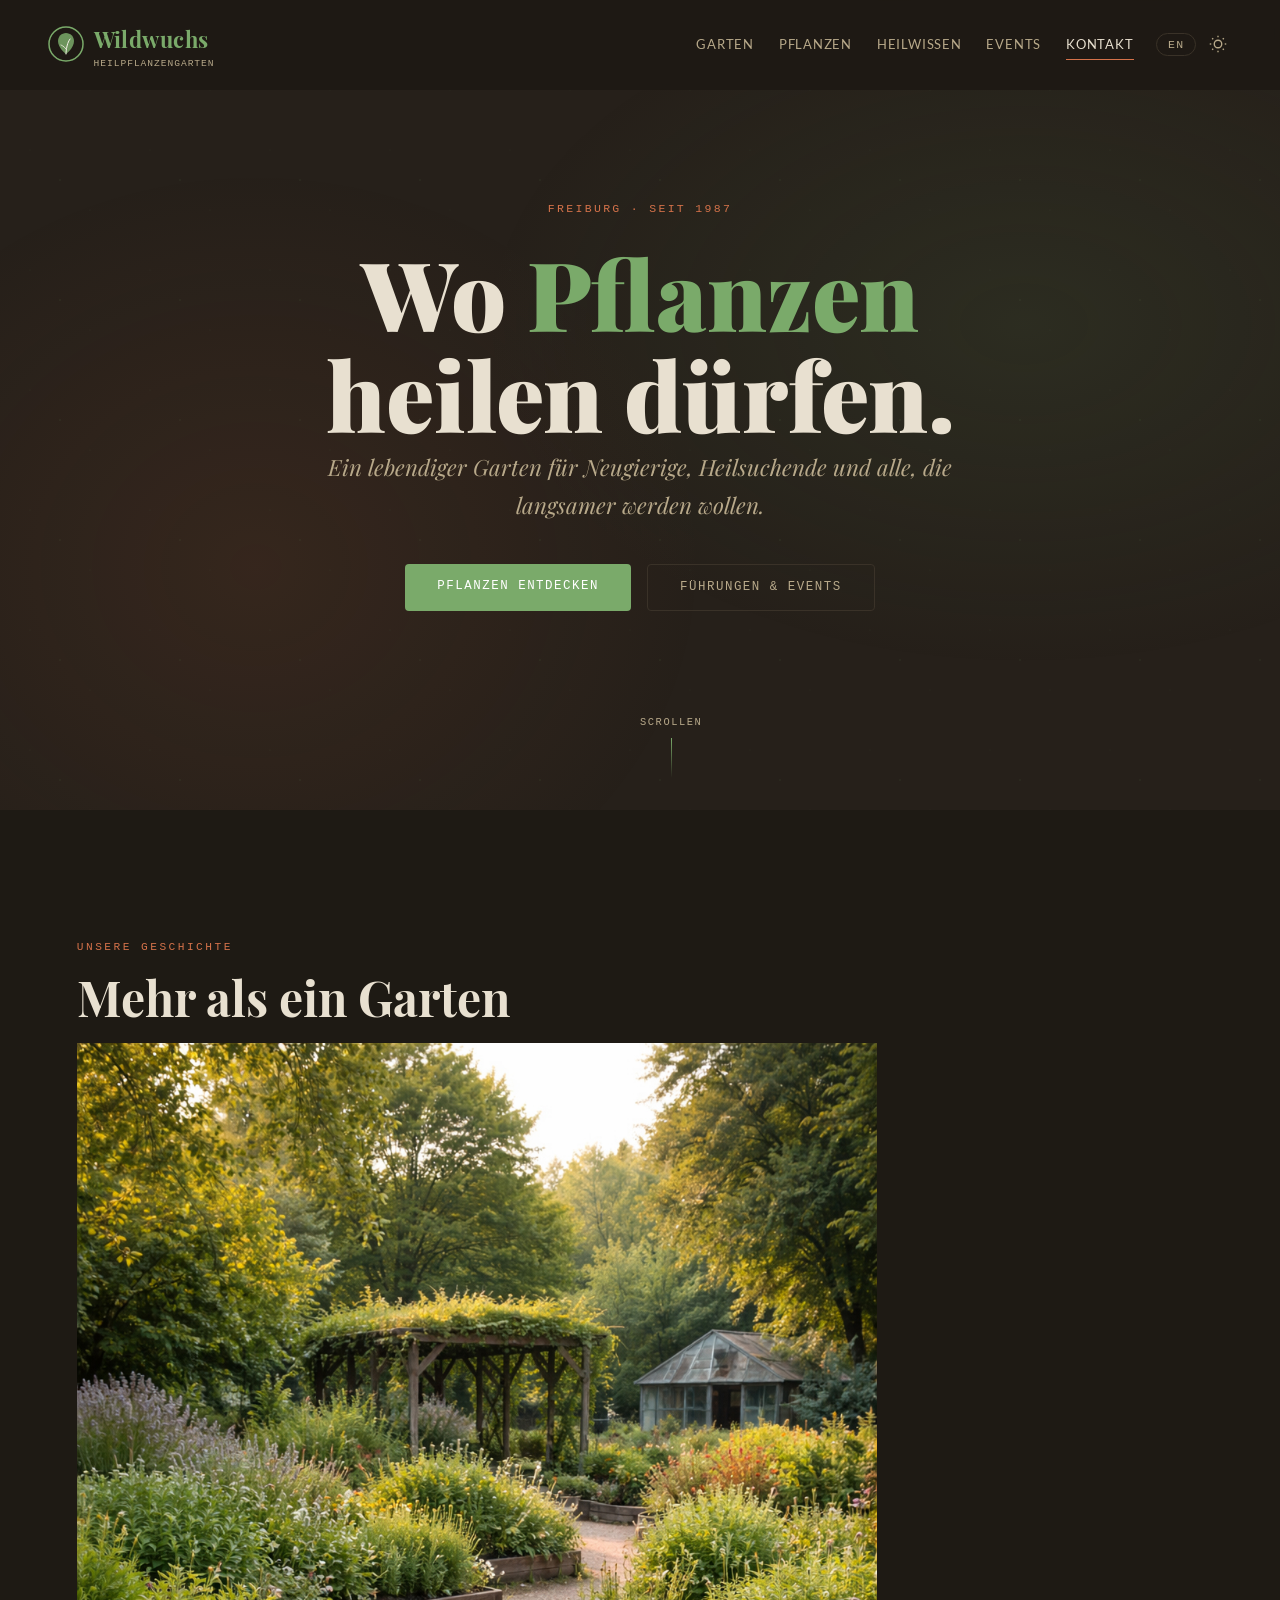
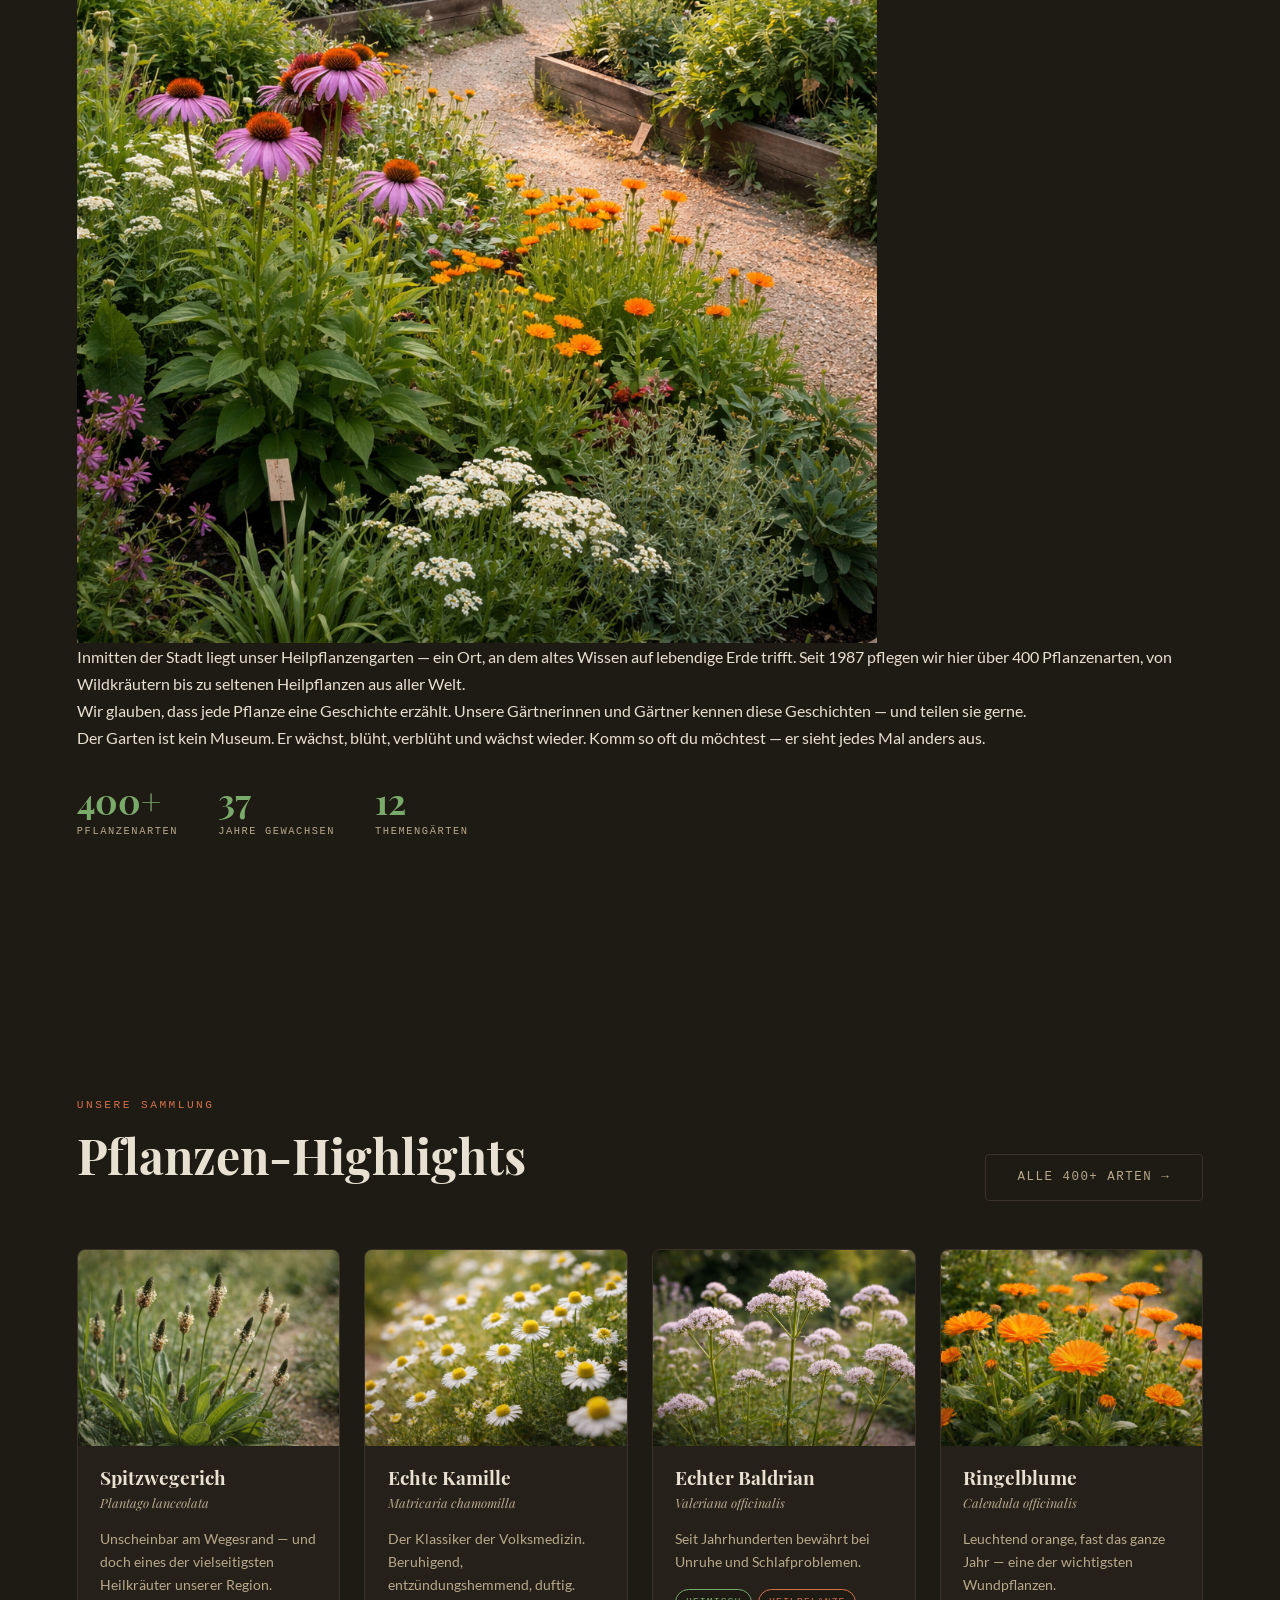
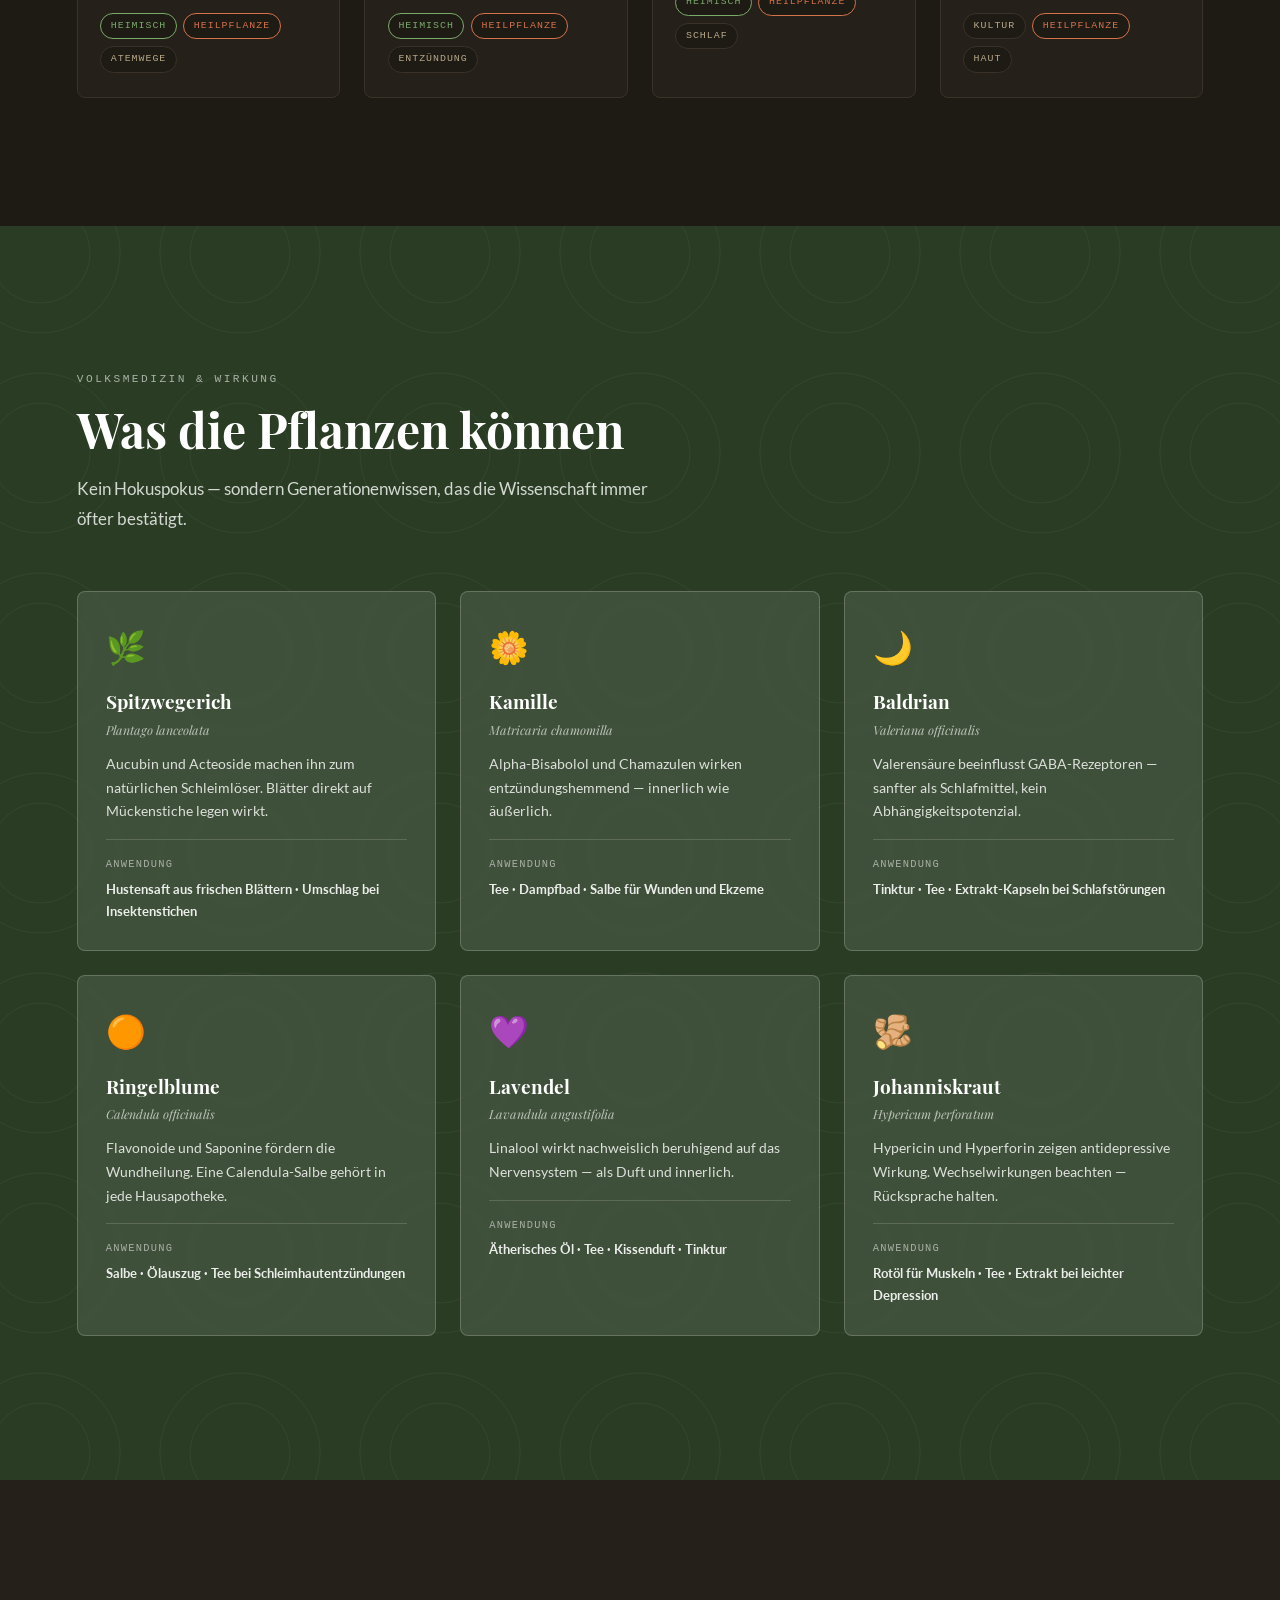
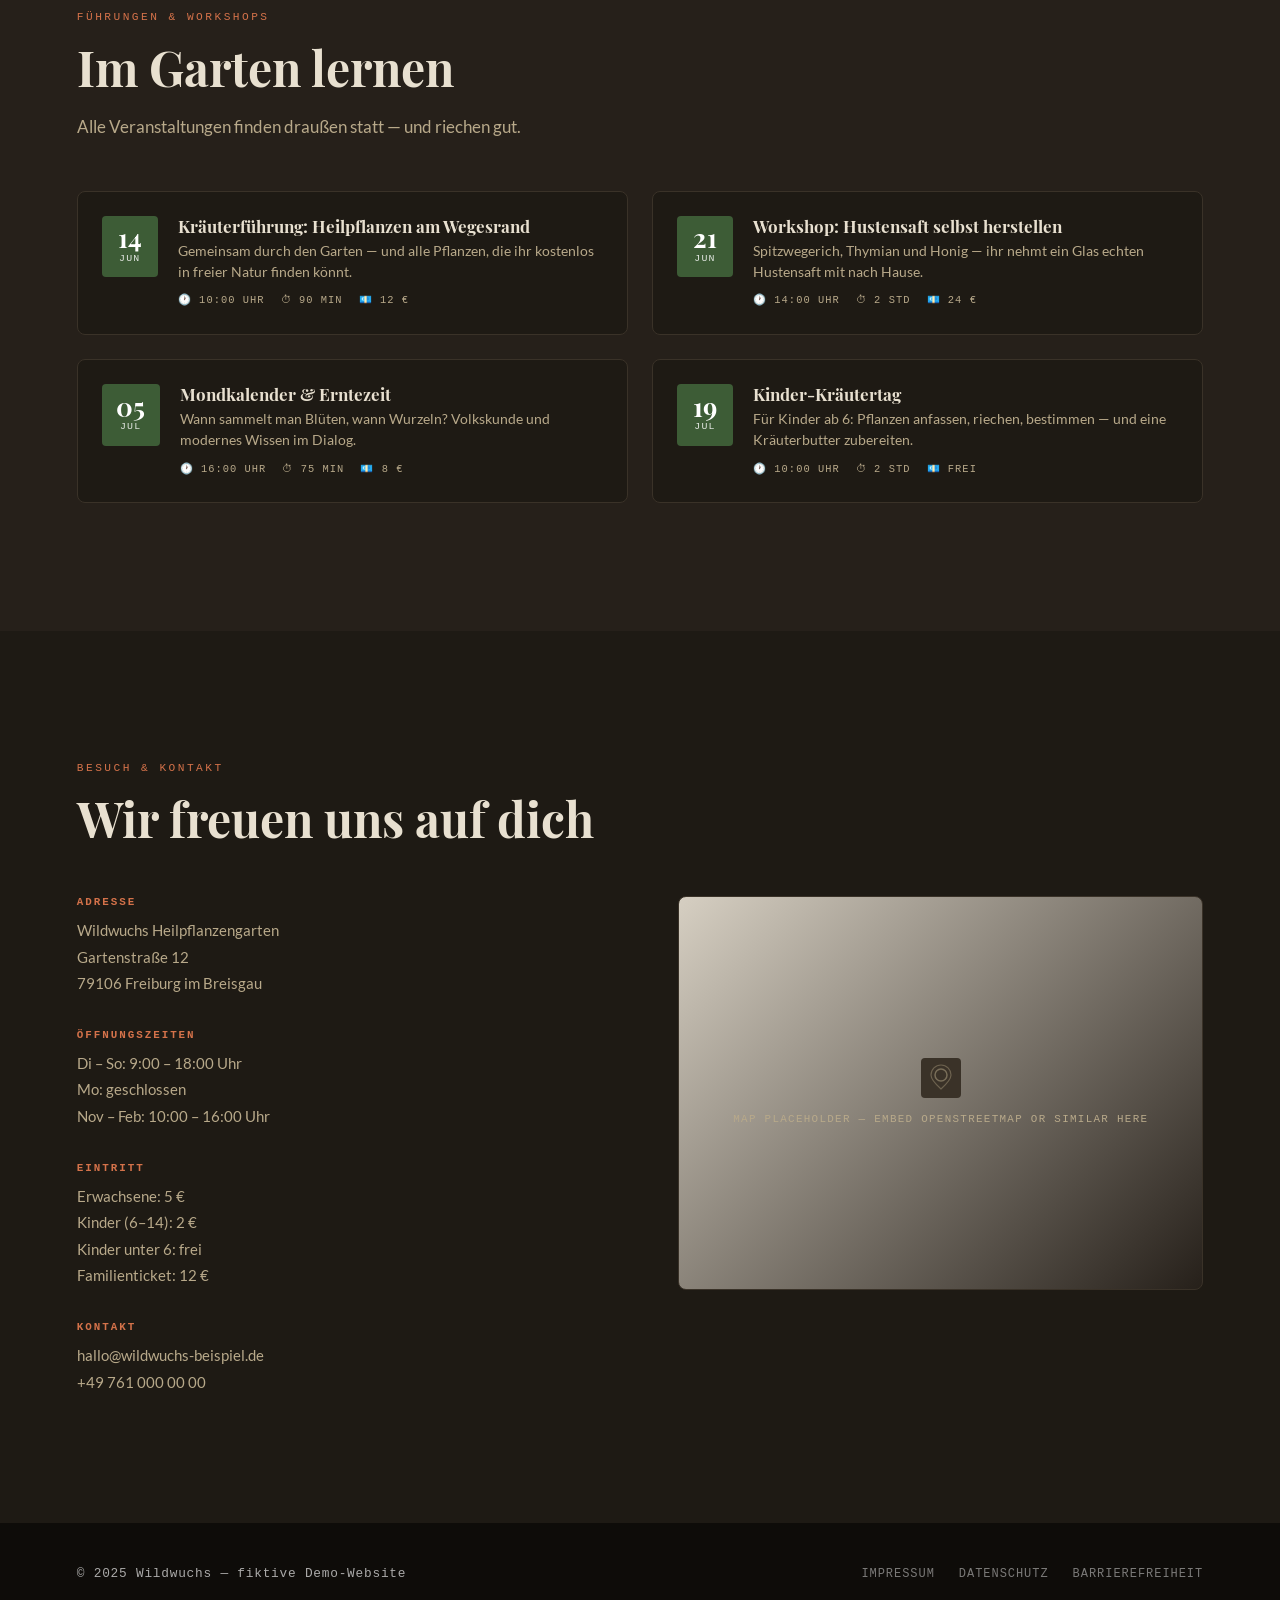
==== index-en.html @ 18a93315 "Initial commit" ====
<!DOCTYPE html>
<html lang="de" data-theme="dark">

    <head>
        <meta charset="UTF-8" />
        <meta name="viewport" content="width=device-width, initial-scale=1.0" />
        <title>Wildwuchs — Lebendiger Heilpflanzengarten</title>
        <meta name="description" content="Ein lebendiger Ort für Heilpflanzen, Wissen und Begegnung." />

        <!-- Google Fonts -->
        <link rel="preconnect" href="https://fonts.googleapis.com" />
        <link rel="preconnect" href="https://fonts.gstatic.com" crossorigin />
        <link
            href="https://fonts.googleapis.com/css2?family=Playfair+Display:ital,wght@0,700;0,900;1,400&family=Lato:wght@400;700&display=swap"
            rel="stylesheet" />

        <link rel="stylesheet" href="style.css" />

    </head>

    <body>

        <!-- HEADER -->
        <header class="site-header" id="site-header">
            <div class="header-inner">

                <!-- Brand — replace SVG with your own logo -->
                <a href="#hero" class="brand" aria-label="Wildwuchs – zur Startseite">
                    <svg class="brand-icon" viewBox="0 0 36 36" fill="none" xmlns="http://www.w3.org/2000/svg"
                        aria-hidden="true">
                        <circle cx="18" cy="18" r="17" stroke="var(--accent2)" stroke-width="1.5" />
                        <path
                            d="M18 28 C18 28 10 22 10 15 C10 10.6 13.6 7 18 7 C22.4 7 26 10.6 26 15 C26 22 18 28 18 28Z"
                            fill="var(--accent2)" opacity="0.85" />
                        <path d="M18 28 C18 28 18 18 22 13" stroke="var(--clr-cream)" stroke-width="1"
                            stroke-linecap="round" />
                        <path d="M18 23 C16 20 13 19 13 19" stroke="var(--clr-cream)" stroke-width="0.8"
                            stroke-linecap="round" />
                    </svg>
                    <span>
                        <span class="brand-name">Wildwuchs</span>
                        <span class="brand-tagline" aria-hidden="true">Heilpflanzengarten</span>
                    </span>
                </a>

                <!-- Navigation -->
                <nav class="site-nav" aria-label="Hauptnavigation">
                    <a href="#ueber" data-section="ueber">Garten</a>
                    <a href="#pflanzen" data-section="pflanzen">Pflanzen</a>
                    <a href="#heilwissen" data-section="heilwissen">Heilwissen</a>
                    <a href="#veranstaltungen" data-section="veranstaltungen">Events</a>
                    <a href="#kontakt" data-section="kontakt">Kontakt</a>
                    <button class="lang-toggle" id="lang-toggle" aria-label="Switch language">EN</button>
                    <button class="theme-toggle" id="theme-toggle" aria-label="Toggle colour scheme">
                        <svg class="icon-moon" viewBox="0 0 24 24" fill="none" stroke="currentColor" stroke-width="1.8"
                            aria-hidden="true">
                            <path d="M21 12.79A9 9 0 1 1 11.21 3 7 7 0 0 0 21 12.79z" />
                        </svg>
                        <svg class="icon-sun" viewBox="0 0 24 24" fill="none" stroke="currentColor" stroke-width="1.8"
                            aria-hidden="true">
                            <circle cx="12" cy="12" r="5" />
                            <line x1="12" y1="1" x2="12" y2="3" />
                            <line x1="12" y1="21" x2="12" y2="23" />
                            <line x1="4.22" y1="4.22" x2="5.64" y2="5.64" />
                            <line x1="18.36" y1="18.36" x2="19.78" y2="19.78" />
                            <line x1="1" y1="12" x2="3" y2="12" />
                            <line x1="21" y1="12" x2="23" y2="12" />
                            <line x1="4.22" y1="19.78" x2="5.64" y2="18.36" />
                            <line x1="18.36" y1="5.64" x2="19.78" y2="4.22" />
                        </svg>
                    </button>
                </nav>
            </div>
        </header>

        <main>

            <!-- HERO -->
            <section id="hero" aria-labelledby="hero-title">
                <div class="hero-bg" aria-hidden="true"></div>
                <div class="hero-content">
                    <span class="hero-label">Freiburg · seit 1987</span>
                    <h1 class="hero-title" id="hero-title">
                        Wo <em>Pflanzen</em><br />heilen dürfen.
                    </h1>
                    <p class="hero-subtitle">Ein lebendiger Garten für Neugierige, Heilsuchende und alle, die langsamer
                        werden wollen.</p>
                    <div class="hero-cta">
                        <a href="#pflanzen" class="btn btn-primary">Pflanzen entdecken</a>
                        <a href="#veranstaltungen" class="btn btn-outline">Führungen &amp; Events</a>
                    </div>
                </div>
                <div class="hero-scroll-hint" aria-hidden="true">
                    <span>Scrollen</span>
                    <span class="scroll-line"></span>
                </div>
            </section>

            <!-- ABOUT THE GARDEN -->
            <section id="ueber" aria-labelledby="ueber-title">
                <div class="sda-reveal">
                    <p class="section-label">Unsere Geschichte</p>
                    <h2 class="section-title" id="ueber-title">Mehr als ein Garten</h2>
                </div>
                <div class="ueber-grid">
                    <div class="ueber-img-wrap sda-reveal">
                        <!-- Replace src — recommended: 800×1000 px, portrait -->
                        <img src="img/wildwuchs-heilpflanzengarten.jpg" alt="Blick in den Wildwuchs Heilpflanzengarten"
                            class="ueber-img" width="800" height="1000" loading="lazy" />
                    </div>
                    <div class="ueber-text">
                        <div class="sda-reveal">
                            <p>Inmitten der Stadt liegt unser Heilpflanzengarten — ein Ort, an dem altes Wissen auf
                                lebendige Erde trifft. Seit 1987 pflegen wir hier über 400 Pflanzenarten, von
                                Wildkräutern bis zu seltenen Heilpflanzen aus aller Welt.</p>
                            <p>Wir glauben, dass jede Pflanze eine Geschichte erzählt. Unsere Gärtnerinnen und Gärtner
                                kennen diese Geschichten — und teilen sie gerne.</p>
                            <p>Der Garten ist kein Museum. Er wächst, blüht, verblüht und wächst wieder. Komm so oft du
                                möchtest — er sieht jedes Mal anders aus.</p>
                        </div>
                        <div class="stats-row sda-reveal">
                            <div class="stat"><span class="stat-number">400+</span><span
                                    class="stat-label">Pflanzenarten</span></div>
                            <div class="stat"><span class="stat-number">37</span><span class="stat-label">Jahre
                                    gewachsen</span></div>
                            <div class="stat"><span class="stat-number">12</span><span
                                    class="stat-label">Themengärten</span></div>
                        </div>
                    </div>
                </div>
            </section>

            <!-- PLANT COLLECTION -->
            <section id="pflanzen" aria-labelledby="pflanzen-title">
                <div class="pflanzen-header sda-reveal">
                    <div>
                        <p class="section-label">Unsere Sammlung</p>
                        <h2 class="section-title" id="pflanzen-title">Pflanzen-Highlights</h2>
                    </div>
                    <a href="#" class="btn btn-outline">Alle 400+ Arten →</a>
                </div>
                <div class="pflanzen-grid">

                    <article class="pflanze-card">
                        <div class="pflanze-img">
                            <!-- Replace src — recommended: 520×390 px, landscape -->
                            <img src="img/spitzwegerich.jpg" alt="Spitzwegerich (Plantago lanceolata)" width="520"
                                height="390" loading="lazy" />
                        </div>
                        <div class="pflanze-body">
                            <h3 class="pflanze-name">Spitzwegerich</h3>
                            <p class="pflanze-latin">Plantago lanceolata</p>
                            <p class="pflanze-desc">Unscheinbar am Wegesrand — und doch eines der vielseitigsten
                                Heilkräuter unserer Region.</p>
                            <div class="pflanze-tags">
                                <span class="tag moss">Heimisch</span>
                                <span class="tag terra">Heilpflanze</span>
                                <span class="tag">Atemwege</span>
                            </div>
                        </div>
                    </article>

                    <article class="pflanze-card">
                        <div class="pflanze-img">
                            <!-- Replace src — recommended: 520×390 px, landscape -->
                            <img src="img/kamille.jpg" alt="Echte Kamille (Matricaria chamomilla)" width="520"
                                height="390" loading="lazy" />
                        </div>
                        <div class="pflanze-body">
                            <h3 class="pflanze-name">Echte Kamille</h3>
                            <p class="pflanze-latin">Matricaria chamomilla</p>
                            <p class="pflanze-desc">Der Klassiker der Volksmedizin. Beruhigend, entzündungshemmend,
                                duftig.</p>
                            <div class="pflanze-tags">
                                <span class="tag moss">Heimisch</span>
                                <span class="tag terra">Heilpflanze</span>
                                <span class="tag">Entzündung</span>
                            </div>
                        </div>
                    </article>

                    <article class="pflanze-card">
                        <div class="pflanze-img">
                            <!-- Replace src — recommended: 520×390 px, landscape -->
                            <img src="img/baldrian.jpg" alt="Echter Baldrian (Valeriana officinalis)" width="520"
                                height="390" loading="lazy" />
                        </div>
                        <div class="pflanze-body">
                            <h3 class="pflanze-name">Echter Baldrian</h3>
                            <p class="pflanze-latin">Valeriana officinalis</p>
                            <p class="pflanze-desc">Seit Jahrhunderten bewährt bei Unruhe und Schlafproblemen.</p>
                            <div class="pflanze-tags">
                                <span class="tag moss">Heimisch</span>
                                <span class="tag terra">Heilpflanze</span>
                                <span class="tag">Schlaf</span>
                            </div>
                        </div>
                    </article>

                    <article class="pflanze-card">
                        <div class="pflanze-img">
                            <!-- Replace src — recommended: 520×390 px, landscape -->
                            <img src="img/ringelblume.jpg" alt="Ringelblume (Calendula officinalis)" width="520"
                                height="390" loading="lazy" />
                        </div>
                        <div class="pflanze-body">
                            <h3 class="pflanze-name">Ringelblume</h3>
                            <p class="pflanze-latin">Calendula officinalis</p>
                            <p class="pflanze-desc">Leuchtend orange, fast das ganze Jahr — eine der wichtigsten
                                Wundpflanzen.</p>
                            <div class="pflanze-tags">
                                <span class="tag">Kultur</span>
                                <span class="tag terra">Heilpflanze</span>
                                <span class="tag">Haut</span>
                            </div>
                        </div>
                    </article>

                </div>
            </section>

            <!-- HEALING KNOWLEDGE -->
            <section id="heilwissen" aria-labelledby="heilwissen-title">
                <div class="heilwissen-intro sda-reveal">
                    <p class="section-label">Volksmedizin &amp; Wirkung</p>
                    <h2 class="section-title" id="heilwissen-title">Was die Pflanzen können</h2>
                    <p class="section-intro">Kein Hokuspokus — sondern Generationenwissen, das die Wissenschaft immer
                        öfter bestätigt.</p>
                </div>
                <div class="heilwissen-grid">

                    <article class="heil-card">
                        <span class="heil-icon" aria-hidden="true">🌿</span>
                        <h3>Spitzwegerich</h3>
                        <span class="heil-latin">Plantago lanceolata</span>
                        <p>Aucubin und Acteoside machen ihn zum natürlichen Schleimlöser. Blätter direkt auf
                            Mückenstiche legen wirkt.</p>
                        <div class="heil-anwendung">
                            Anwendung
                            <strong>Hustensaft aus frischen Blättern · Umschlag bei Insektenstichen</strong>
                        </div>
                    </article>

                    <article class="heil-card">
                        <span class="heil-icon" aria-hidden="true">🌼</span>
                        <h3>Kamille</h3>
                        <span class="heil-latin">Matricaria chamomilla</span>
                        <p>Alpha-Bisabolol und Chamazulen wirken entzündungshemmend — innerlich wie äußerlich.</p>
                        <div class="heil-anwendung">
                            Anwendung
                            <strong>Tee · Dampfbad · Salbe für Wunden und Ekzeme</strong>
                        </div>
                    </article>

                    <article class="heil-card">
                        <span class="heil-icon" aria-hidden="true">🌙</span>
                        <h3>Baldrian</h3>
                        <span class="heil-latin">Valeriana officinalis</span>
                        <p>Valerensäure beeinflusst GABA-Rezeptoren — sanfter als Schlafmittel, kein
                            Abhängigkeitspotenzial.</p>
                        <div class="heil-anwendung">
                            Anwendung
                            <strong>Tinktur · Tee · Extrakt-Kapseln bei Schlafstörungen</strong>
                        </div>
                    </article>

                    <article class="heil-card">
                        <span class="heil-icon" aria-hidden="true">🟠</span>
                        <h3>Ringelblume</h3>
                        <span class="heil-latin">Calendula officinalis</span>
                        <p>Flavonoide und Saponine fördern die Wundheilung. Eine Calendula-Salbe gehört in jede
                            Hausapotheke.</p>
                        <div class="heil-anwendung">
                            Anwendung
                            <strong>Salbe · Ölauszug · Tee bei Schleimhautentzündungen</strong>
                        </div>
                    </article>

                    <article class="heil-card">
                        <span class="heil-icon" aria-hidden="true">💜</span>
                        <h3>Lavendel</h3>
                        <span class="heil-latin">Lavandula angustifolia</span>
                        <p>Linalool wirkt nachweislich beruhigend auf das Nervensystem — als Duft und innerlich.</p>
                        <div class="heil-anwendung">
                            Anwendung
                            <strong>Ätherisches Öl · Tee · Kissenduft · Tinktur</strong>
                        </div>
                    </article>

                    <article class="heil-card">
                        <span class="heil-icon" aria-hidden="true">🫚</span>
                        <h3>Johanniskraut</h3>
                        <span class="heil-latin">Hypericum perforatum</span>
                        <p>Hypericin und Hyperforin zeigen antidepressive Wirkung. Wechselwirkungen beachten —
                            Rücksprache halten.</p>
                        <div class="heil-anwendung">
                            Anwendung
                            <strong>Rotöl für Muskeln · Tee · Extrakt bei leichter Depression</strong>
                        </div>
                    </article>

                </div>
            </section>

            <!-- EVENTS -->
            <section id="veranstaltungen" aria-labelledby="veranstaltungen-title">
                <div class="sda-reveal">
                    <p class="section-label">Führungen &amp; Workshops</p>
                    <h2 class="section-title" id="veranstaltungen-title">Im Garten lernen</h2>
                    <p class="section-intro">Alle Veranstaltungen finden draußen statt — und riechen gut.</p>
                </div>
                <div class="events-grid">

                    <article class="event-card">
                        <div class="event-date"><span class="event-day">14</span><span class="event-month">Jun</span>
                        </div>
                        <div class="event-info">
                            <h3>Kräuterführung: Heilpflanzen am Wegesrand</h3>
                            <p>Gemeinsam durch den Garten — und alle Pflanzen, die ihr kostenlos in freier Natur finden
                                könnt.</p>
                            <div class="event-meta">
                                <span>🕐 10:00 Uhr</span><span>⏱ 90 Min</span><span>💶 12 €</span>
                            </div>
                        </div>
                    </article>

                    <article class="event-card">
                        <div class="event-date"><span class="event-day">21</span><span class="event-month">Jun</span>
                        </div>
                        <div class="event-info">
                            <h3>Workshop: Hustensaft selbst herstellen</h3>
                            <p>Spitzwegerich, Thymian und Honig — ihr nehmt ein Glas echten Hustensaft mit nach Hause.
                            </p>
                            <div class="event-meta">
                                <span>🕐 14:00 Uhr</span><span>⏱ 2 Std</span><span>💶 24 €</span>
                            </div>
                        </div>
                    </article>

                    <article class="event-card">
                        <div class="event-date"><span class="event-day">05</span><span class="event-month">Jul</span>
                        </div>
                        <div class="event-info">
                            <h3>Mondkalender &amp; Erntezeit</h3>
                            <p>Wann sammelt man Blüten, wann Wurzeln? Volkskunde und modernes Wissen im Dialog.</p>
                            <div class="event-meta">
                                <span>🕐 16:00 Uhr</span><span>⏱ 75 Min</span><span>💶 8 €</span>
                            </div>
                        </div>
                    </article>

                    <article class="event-card">
                        <div class="event-date"><span class="event-day">19</span><span class="event-month">Jul</span>
                        </div>
                        <div class="event-info">
                            <h3>Kinder-Kräutertag</h3>
                            <p>Für Kinder ab 6: Pflanzen anfassen, riechen, bestimmen — und eine Kräuterbutter
                                zubereiten.</p>
                            <div class="event-meta">
                                <span>🕐 10:00 Uhr</span><span>⏱ 2 Std</span><span>💶 Frei</span>
                            </div>
                        </div>
                    </article>

                </div>
            </section>

            <!-- CONTACT / VISITOR INFO -->
            <section id="kontakt" aria-labelledby="kontakt-title">
                <div class="sda-reveal">
                    <p class="section-label">Besuch &amp; Kontakt</p>
                    <h2 class="section-title" id="kontakt-title">Wir freuen uns auf dich</h2>
                </div>
                <div class="kontakt-grid">
                    <div class="info-block sda-reveal">
                        <div class="info-item">
                            <h4>Adresse</h4>
                            <p>Wildwuchs Heilpflanzengarten<br />Gartenstraße 12<br />79106 Freiburg im Breisgau</p>
                        </div>
                        <div class="info-item">
                            <h4>Öffnungszeiten</h4>
                            <p>Di – So: 9:00 – 18:00 Uhr<br />Mo: geschlossen<br />Nov – Feb: 10:00 – 16:00 Uhr</p>
                        </div>
                        <div class="info-item">
                            <h4>Eintritt</h4>
                            <p>Erwachsene: 5 €<br />Kinder (6–14): 2 €<br />Kinder unter 6: frei<br />Familienticket: 12
                                €</p>
                        </div>
                        <div class="info-item">
                            <h4>Kontakt</h4>
                            <p>
                                <a href="mailto:hallo@wildwuchs-beispiel.de">hallo@wildwuchs-beispiel.de</a><br />
                                +49 761 000 00 00
                            </p>
                        </div>
                    </div>
                    <div class="sda-reveal">
                        <!-- Replace with map embed e.g. OpenStreetMap iframe -->
                        <div class="map-placeholder">
                            <svg width="40" height="40" viewBox="0 0 40 40" fill="none"
                                xmlns="http://www.w3.org/2000/svg" aria-hidden="true">
                                <rect width="40" height="40" rx="4" fill="var(--border)" />
                                <circle cx="20" cy="17" r="6" stroke="var(--fg-muted)" stroke-width="1.5" fill="none"
                                    opacity="0.5" />
                                <path
                                    d="M20 31 C20 31 10 22 10 17 C10 11.5 14.5 7 20 7 C25.5 7 30 11.5 30 17 C30 22 20 31 20 31Z"
                                    stroke="var(--fg-muted)" stroke-width="1.2" fill="none" opacity="0.4" />
                            </svg>
                            <span>Map placeholder — embed OpenStreetMap or similar here</span>
                        </div>
                    </div>
                </div>
            </section>

        </main>

        <!-- FOOTER -->
        <footer>
            <p>© 2025 Wildwuchs — fiktive Demo-Website</p>
            <nav class="footer-links" aria-label="Footer-Navigation">
                <a href="#">Impressum</a>
                <a href="#">Datenschutz</a>
                <a href="#">Barrierefreiheit</a>
            </nav>
        </footer>

        <!-- BACK TO TOP -->
        <button class="back-to-top" id="back-to-top" aria-label="Zurück nach oben">
            <svg width="18" height="18" viewBox="0 0 24 24" fill="none" stroke="currentColor" stroke-width="2.5"
                stroke-linecap="round" stroke-linejoin="round" aria-hidden="true">
                <polyline points="18 15 12 9 6 15" />
            </svg>
        </button>

        <script src="main.js"></script>

    </body>

</html>
---- style.css ----
@font-face {
    font-family: 'Lato';
    src: url('fonts/lato-regular.woff2') format('woff2'),
        url('fonts/lato-regular.woff') format('woff');
    font-weight: 400;
    font-style: normal;
    font-stretch: normal;
    font-display: swap;
}

@font-face {
    font-family: 'Lato';
    src: url('fonts/lato-bold.woff2') format('woff2'),
        url('fonts/lato-bold.woff') format('woff');
    font-weight: 700;
    font-style: normal;
    font-stretch: normal;
    font-display: swap;
}

@font-face {
    font-family: 'Playfair Display';
    src: url('fonts/playfair-display-black.woff2') format('woff2'),
        url('fonts/playfair-display-black.woff') format('woff');
    font-weight: 900;
    font-style: normal;
    font-stretch: normal;
    font-display: swap;
}

@font-face {
    font-family: 'Playfair Display';
    src: url('fonts/playfair-display-bold.woff2') format('woff2'),
        url('fonts/playfair-display-bold.woff') format('woff');
    font-weight: 700;
    font-style: normal;
    font-stretch: normal;
    font-display: swap;
}

@font-face {
    font-family: 'Playfair Display';
    src: url('fonts/playfair-display-italic.woff2') format('woff2'),
        url('fonts/playfair-display-italic.woff') format('woff');
    font-weight: 400;
    font-style: italic;
    font-stretch: normal;
    font-display: swap;
}

@font-face {
    font-family: 'Playfair Display';
    src: url('fonts/playfair-display-regular.woff2') format('woff2'),
        url('fonts/playfair-display-regular.woff') format('woff');
    font-weight: 400;
    font-style: normal;
    font-stretch: normal;
    font-display: swap;
}

/* ============================================================
   TOKENS & THEME
============================================================ */
:root {
    --clr-earth: #7a5c3e;
    --clr-terra: #c1603a;
    --clr-moss: #4a6741;
    --clr-moss-light: #6b8f5e;
    --clr-sage: #8aab7a;
    --clr-cream: #f5f0e8;
    --clr-parchment: #ede5d4;
    --clr-bark: #3b2e22;
    --clr-mist: #d6cfc2;

    --bg: var(--clr-cream);
    --bg-alt: var(--clr-parchment);
    --fg: var(--clr-bark);
    --fg-muted: var(--clr-earth);
    --accent: var(--clr-terra);
    --accent2: var(--clr-moss);
    --border: var(--clr-mist);
    --nav-bg: rgba(245, 240, 232, 0.92);
    --nav-bg-shrunk: rgba(237, 229, 212, 0.97);
    --shadow: rgba(59, 46, 34, 0.12);

    --ff-display: 'Playfair Display', Georgia, serif;
    --ff-body: 'Lato', system-ui, sans-serif;
    --ff-label: 'Courier New', monospace;

    /* --nav-h: 80px; */
    --nav-h-sm: 54px;
    --radius: 4px;
    --ease: 0.3s ease;
}

[data-theme="dark"] {
    --bg: #1e1a14;
    --bg-alt: #26201a;
    --fg: #e8e0d0;
    --fg-muted: #b8a98a;
    --accent: #d4724a;
    --accent2: #7aaa6a;
    --border: #3a3228;
    --nav-bg: rgba(30, 26, 20, 0.92);
    --nav-bg-shrunk: rgba(26, 20, 16, 0.97);
    --shadow: rgba(0, 0, 0, 0.4);
}

@media (prefers-color-scheme: dark) {
    :root:not([data-theme="light"]) {
        --bg: #1e1a14;
        --bg-alt: #26201a;
        --fg: #e8e0d0;
        --fg-muted: #b8a98a;
        --accent: #d4724a;
        --accent2: #7aaa6a;
        --border: #3a3228;
        --nav-bg: rgba(30, 26, 20, 0.92);
        --nav-bg-shrunk: rgba(26, 20, 16, 0.97);
        --shadow: rgba(0, 0, 0, 0.4);
    }
}

/* ============================================================
   RESET & BASE
============================================================ */
*,
*::before,
*::after {
    box-sizing: border-box;
    margin: 0;
    padding: 0;
}

html {
    scroll-behavior: smooth;
    font-size: 16px;
}

body {
    font-family: var(--ff-body);
    background: var(--bg);
    color: var(--fg);
    line-height: 1.7;
    transition: background var(--ease), color var(--ease);
}

img {
    display: block;
    max-width: 100%;
    height: auto;
}

a {
    color: inherit;
    text-decoration: none;
}

h1,
h2,
h3,
h4 {
    font-family: var(--ff-display);
    line-height: 1.2;
}

.visually-hidden {
    position: absolute;
    width: 1px;
    height: 1px;
    overflow: hidden;
    clip: rect(0, 0, 0, 0);
    white-space: nowrap;
}

/* ============================================================
   HEADER — shrink via scroll-driven animation, no JS needed
============================================================ */
.site-header {
    position: fixed;
    top: 0;
    left: 0;
    right: 0;
    z-index: 100;
    height: 10vh;
    background: var(--nav-bg);
    backdrop-filter: blur(8px);
    border-bottom: 1px solid transparent;
    display: flex;
    align-items: center;
    padding: 0 clamp(1.5rem, 5vw, 3rem);
}

@supports (animation-timeline: scroll()) {
    .site-header {
        animation: headerShrink linear both;
        animation-timeline: scroll(root);
        animation-range: 0px 120px;
    }

    @keyframes headerShrink {
        from {
            height: 10vh;
            background: var(--nav-bg);
            box-shadow: none;
            border-bottom-color: transparent;
        }

        to {
            height: var(--nav-h-sm);
            background: var(--nav-bg-shrunk);
            box-shadow: 0 2px 16px var(--shadow);
            border-bottom-color: var(--border);
        }
    }
}

.header-inner {
    width: 100%;
    display: flex;
    align-items: center;
    justify-content: space-between;
    gap: 1rem;
}

/* --- Brand --- */
.brand {
    display: flex;
    align-items: center;
    gap: 0.6rem;
    flex-shrink: 0;
}

.brand-icon {
    width: 36px;
    height: 36px;
}

@supports (animation-timeline: scroll()) {
    .brand-icon {
        animation: brandIconShrink linear both;
        animation-timeline: scroll(root);
        animation-range: 0px 120px;
    }

    @keyframes brandIconShrink {
        from {
            transform: scale(1);
        }

        to {
            transform: scale(0.85);
        }
    }
}

.brand-name {
    font-family: var(--ff-display);
    font-size: 1.35rem;
    font-weight: 700;
    color: var(--accent2);
    letter-spacing: 0.02em;
}

@supports (animation-timeline: scroll()) {
    .brand-name {
        animation: brandNameShrink linear both;
        animation-timeline: scroll(root);
        animation-range: 0px 120px;
    }

    @keyframes brandNameShrink {
        from {
            font-size: 1.35rem;
        }

        to {
            font-size: 1.15rem;
        }
    }
}

.brand-tagline {
    font-family: var(--ff-label);
    font-size: 0.6rem;
    color: var(--fg-muted);
    letter-spacing: 0.1em;
    text-transform: uppercase;
    display: block;
    line-height: 1;
    margin-top: 1px;
}

@supports (animation-timeline: scroll()) {
    .brand-tagline {
        animation: brandTaglineHide linear both;
        animation-timeline: scroll(root);
        animation-range: 0px 80px;
    }

    @keyframes brandTaglineHide {
        from {
            opacity: 1;
        }

        to {
            opacity: 0;
        }
    }
}

/* --- Nav --- */
.site-nav {
    display: flex;
    align-items: center;
    gap: 0.25rem;
}

.site-nav a {
    font-size: 0.82rem;
    letter-spacing: 0.06em;
    text-transform: uppercase;
    padding: 0.4rem 0.65rem;
    border-radius: var(--radius);
    color: var(--fg-muted);
    transition: color var(--ease);
    position: relative;
}

.site-nav a::after {
    content: '';
    position: absolute;
    bottom: 2px;
    left: 0.65rem;
    right: 0.65rem;
    height: 1.5px;
    background: var(--accent);
    transform: scaleX(0);
    transform-origin: left;
    transition: transform 0.25s ease;
}

.site-nav a:hover,
.site-nav a.active {
    color: var(--fg);
}

.site-nav a.active::after,
.site-nav a:hover::after {
    transform: scaleX(1);
}

/* --- Lang toggle --- */
.lang-toggle {
    font-family: var(--ff-label);
    font-size: 0.72rem;
    letter-spacing: 0.1em;
    color: var(--fg-muted);
    border: 1px solid var(--border);
    border-radius: 20px;
    padding: 0.25rem 0.7rem;
    cursor: pointer;
    background: transparent;
    transition: all var(--ease);
    margin-left: 0.5rem;
}

.lang-toggle:hover {
    border-color: var(--accent2);
    color: var(--accent2);
}

/* --- Theme toggle --- */
.theme-toggle {
    background: none;
    border: none;
    cursor: pointer;
    color: var(--fg-muted);
    padding: 0.3rem;
    border-radius: 50%;
    display: flex;
    align-items: center;
    justify-content: center;
    transition: color var(--ease), background var(--ease);
    margin-left: 0.25rem;
}

.theme-toggle:hover {
    color: var(--fg);
    background: var(--bg-alt);
}

.icon-moon,
.icon-sun {
    width: 18px;
    height: 18px;
}

[data-theme="light"] .icon-moon {
    display: block;
}

[data-theme="light"] .icon-sun {
    display: none;
}

[data-theme="dark"] .icon-moon {
    display: none;
}

[data-theme="dark"] .icon-sun {
    display: block;
}

/* ============================================================
   MAIN CONTENT OFFSET
============================================================ */
main {
    padding-top: var(--nav-h);
}

/* ============================================================
   SECTION BASE
============================================================ */
section {
    padding: clamp(4rem, 10vw, 8rem) clamp(1.5rem, 6vw, 5rem);
    scroll-margin-top: var(--nav-h-sm);
}

.section-label {
    font-family: var(--ff-label);
    font-size: 0.7rem;
    letter-spacing: 0.22em;
    text-transform: uppercase;
    color: var(--accent);
    margin-bottom: 0.75rem;
}

.section-title {
    font-size: clamp(1.8rem, 4vw, 3rem);
    font-weight: 700;
    margin-bottom: 1rem;
}

.section-intro {
    font-size: 1.05rem;
    color: var(--fg-muted);
    max-width: 60ch;
    line-height: 1.8;
}

/* ============================================================
   SCROLL-REVEAL FALLBACK (browsers without animation-timeline)
   The .reveal and .visible classes are added via JS
============================================================ */
.reveal {
    opacity: 0;
    transform: translateY(32px);
    transition: opacity 0.7s ease, transform 0.7s ease;
}

.reveal.visible {
    opacity: 1;
    transform: translateY(0);
}

/* ============================================================
   SCROLL-DRIVEN ANIMATIONS — progressive enhancement
============================================================ */
@supports (animation-timeline: scroll()) {

    /* --- sda-reveal: generic fade-up for section intros --- */
    .sda-reveal {
        animation: sdaFadeUp linear both;
        animation-timeline: view();
        animation-range: entry 0% entry 50%;
    }

    @keyframes sdaFadeUp {
        from {
            opacity: 0;
            transform: translateY(40px);
        }

        to {
            opacity: 1;
            transform: translateY(0);
        }
    }

    /* 1. HERO PARALLAX — runs on scroll(root) */
    .hero-bg {
        animation: heroParallax linear both;
        animation-timeline: scroll(root);
        animation-range: 0 80vh;
    }

    @keyframes heroParallax {
        from {
            transform: translateY(0) scale(1.08);
        }

        to {
            transform: translateY(120px) scale(1);
        }
    }

    .hero-content {
        animation: heroContentOut linear both;
        animation-timeline: scroll(root);
        animation-range: 0 50vh;
    }

    @keyframes heroContentOut {
        from {
            opacity: 1;
            transform: translateY(0);
        }

        to {
            opacity: 0;
            transform: translateY(-60px);
        }
    }

    /* 2. SECTION TITLES — slide in from left */
    .section-label {
        animation: slideInLeft linear both;
        animation-timeline: view();
        animation-range: entry 30% entry 80%;
    }

    .section-title {
        animation: slideInLeft linear both;
        animation-timeline: view();
        animation-range: entry 35% entry 85%;
    }

    .section-intro {
        animation: slideInLeft linear both;
        animation-timeline: view();
        animation-range: entry 40% entry 90%;
    }

    @keyframes slideInLeft {
        from {
            opacity: 0;
            transform: translateX(-40px);
        }

        to {
            opacity: 1;
            transform: translateX(0);
        }
    }

    /* 3. ABOUT IMAGE — clip-path reveal */
    .about-img-wrap {
        animation: clipReveal linear both;
        animation-timeline: view();
        animation-range: entry 20% entry 75%;
    }

    @keyframes clipReveal {
        from {
            clip-path: inset(0 100% 0 0);
            opacity: 0.4;
        }

        to {
            clip-path: inset(0 0% 0 0);
            opacity: 1;
        }
    }

    /* 4. STATS — pop up */
    .stat {
        animation: statPop linear both;
        animation-timeline: view();
        animation-range: entry 40% entry 90%;
    }

    @keyframes statPop {
        from {
            opacity: 0;
            transform: scale(0.6) translateY(20px);
        }

        to {
            opacity: 1;
            transform: scale(1) translateY(0);
        }
    }

    /* 5. PLANT CARDS — rise from below, staggered */
    .pflanze-card {
        animation: cardRise linear both;
        animation-timeline: view();
        animation-range: entry 50% entry 100%;
    }

    .pflanze-card:nth-child(2) {
        animation-range: entry 55% entry 100%;
    }

    .pflanze-card:nth-child(3) {
        animation-range: entry 52% entry 100%;
    }

    .pflanze-card:nth-child(4) {
        animation-range: entry 57% entry 100%;
    }

    @keyframes cardRise {
        from {
            opacity: 0;
            transform: translateY(60px) scale(0.95);
        }

        to {
            opacity: 1;
            transform: translateY(0) scale(1);
        }
    }

    /* 6. HEALING KNOWLEDGE STRIP — desaturated to full colour */
    #heilwissen {
        animation: heilReveal linear both;
        animation-timeline: view();
        animation-range: entry 0% cover 30%;
    }

    @keyframes heilReveal {
        from {
            filter: saturate(0) brightness(0.5);
            transform: scale(0.97);
        }

        to {
            filter: saturate(1) brightness(1);
            transform: scale(1);
        }
    }

    /* 7. HEALING CARDS — alternate left / right */
    .heil-card:nth-child(odd) {
        animation: cardFromRight linear both;
        animation-timeline: view();
        animation-range: entry 50% entry 100%;
    }

    .heil-card:nth-child(even) {
        animation: cardFromLeft linear both;
        animation-timeline: view();
        animation-range: entry 50% entry 100%;
    }

    @keyframes cardFromRight {
        from {
            opacity: 0;
            transform: translateX(60px);
        }

        to {
            opacity: 1;
            transform: translateX(0);
        }
    }

    @keyframes cardFromLeft {
        from {
            opacity: 0;
            transform: translateX(-60px);
        }

        to {
            opacity: 1;
            transform: translateX(0);
        }
    }

    /* 8. EVENT CARDS — slight tilt on entry */
    .event-card {
        animation: eventTilt linear both;
        animation-timeline: view();
        animation-range: entry 50% entry 100%;
        transform-origin: bottom left;
    }

    .event-card:nth-child(2) {
        animation-range: entry 52% entry 100%;
    }

    .event-card:nth-child(3) {
        animation-range: entry 50% entry 100%;
    }

    .event-card:nth-child(4) {
        animation-range: entry 54% entry 100%;
    }

    @keyframes eventTilt {
        from {
            opacity: 0;
            transform: translateY(50px) rotate(-2deg);
        }

        to {
            opacity: 1;
            transform: translateY(0) rotate(0deg);
        }
    }

    /* 9. CONTACT — fade up */
    .info-item {
        animation: sdaFadeUp linear both;
        animation-timeline: view();
        animation-range: entry 40% entry 90%;
    }

    .map-placeholder {
        animation: clipReveal linear both;
        animation-timeline: view();
        animation-range: entry 20% entry 75%;
    }
}

/* ============================================================
   HERO
============================================================ */
#hero {
    /* min-height: 100svh; */
    height: 90vh;
    display: grid;
    place-items: center;
    position: relative;
    overflow: hidden;
    background: var(--bg-alt);
}

.hero-bg {
    position: absolute;
    inset: 0;
    background:
        radial-gradient(ellipse 60% 60% at 80% 40%, rgba(74, 103, 65, 0.18) 0%, transparent 70%),
        radial-gradient(ellipse 50% 70% at 20% 70%, rgba(193, 96, 58, 0.10) 0%, transparent 70%);
}

.hero-bg::after {
    content: '';
    position: absolute;
    inset: 0;
    background-image: url("data:image/svg+xml,%3Csvg xmlns='http://www.w3.org/2000/svg' width='120' height='120' viewBox='0 0 120 120'%3E%3Ccircle cx='60' cy='60' r='0.8' fill='%234a6741' opacity='0.25'/%3E%3Ccircle cx='30' cy='30' r='0.5' fill='%234a6741' opacity='0.18'/%3E%3Ccircle cx='90' cy='90' r='0.5' fill='%234a6741' opacity='0.18'/%3E%3C/svg%3E");
    background-size: 120px 120px;
}

.hero-content {
    position: relative;
    z-index: 1;
    text-align: center;
    padding: 2rem clamp(1.5rem, 6vw, 4rem);
    max-width: 780px;
}

.hero-label {
    font-family: var(--ff-label);
    font-size: 0.72rem;
    letter-spacing: 0.2em;
    text-transform: uppercase;
    color: var(--accent);
    margin-bottom: 1.5rem;
    display: block;
    animation: fadeSlideUp 0.8s ease both;
}

.hero-title {
    font-size: clamp(2.8rem, 8vw, 6rem);
    font-weight: 900;
    color: var(--fg);
    margin-bottom: 0.25rem;
    line-height: 1.05;
    animation: fadeSlideUp 0.9s 0.1s ease both;
}

.hero-title em {
    color: var(--accent2);
    font-style: normal;
}

.hero-subtitle {
    font-family: var(--ff-display);
    font-size: clamp(1rem, 2.5vw, 1.4rem);
    color: var(--fg-muted);
    font-style: italic;
    margin-bottom: 2.5rem;
    animation: fadeSlideUp 1s 0.2s ease both;
}

.hero-cta {
    display: inline-flex;
    gap: 1rem;
    flex-wrap: wrap;
    justify-content: center;
    animation: fadeSlideUp 1s 0.35s ease both;
}

@keyframes fadeSlideUp {
    from {
        opacity: 0;
        transform: translateY(24px);
    }

    to {
        opacity: 1;
        transform: translateY(0);
    }
}

.hero-scroll-hint {
    position: absolute;
    bottom: 2rem;
    left: 50%;
    transform: translateX(-50%);
    display: flex;
    flex-direction: column;
    align-items: center;
    gap: 0.4rem;
    color: var(--fg-muted);
    font-family: var(--ff-label);
    font-size: 0.65rem;
    letter-spacing: 0.15em;
    text-transform: uppercase;
    animation: fadeSlideUp 1s 0.6s ease both;
}

.scroll-line {
    width: 1px;
    height: 40px;
    background: linear-gradient(to bottom, var(--accent2), transparent);
    animation: scrollPulse 2s infinite ease-in-out;
}

@keyframes scrollPulse {

    0%,
    100% {
        opacity: 0.4;
        transform: scaleY(0.8);
    }

    50% {
        opacity: 1;
        transform: scaleY(1);
    }
}

/* ============================================================
   BUTTONS
============================================================ */
.btn {
    display: inline-block;
    padding: 0.75rem 2rem;
    border-radius: var(--radius);
    font-family: var(--ff-label);
    font-size: 0.78rem;
    letter-spacing: 0.12em;
    text-transform: uppercase;
    cursor: pointer;
    border: none;
    transition: all 0.25s ease;
}

.btn-primary {
    background: var(--accent2);
    color: #fff;
}

.btn-primary:hover {
    background: var(--clr-moss);
    transform: translateY(-2px);
    box-shadow: 0 6px 20px rgba(74, 103, 65, 0.35);
}

.btn-outline {
    background: transparent;
    border: 1.5px solid var(--border);
    color: var(--fg-muted);
}

.btn-outline:hover {
    border-color: var(--accent2);
    color: var(--accent2);
}

/* ============================================================
   ABOUT SECTION
============================================================ */
#about {
    background: var(--bg-alt);
}

.about-grid {
    display: grid;
    grid-template-columns: 1fr 1fr;
    gap: clamp(2rem, 6vw, 5rem);
    align-items: center;
    margin-top: 3rem;
}

.about-img-wrap {
    position: relative;
    border-radius: var(--radius);
    overflow: hidden;
    aspect-ratio: 4 / 5;
}

.about-img-wrap::before {
    content: '';
    position: absolute;
    inset: 0;
    background: linear-gradient(135deg, rgba(193, 96, 58, 0.1), rgba(74, 103, 65, 0.15));
    z-index: 1;
}

.about-img {
    width: 100%;
    height: 100%;
    object-fit: cover;
    display: block;
}

.about-text p {
    color: var(--fg-muted);
    margin-bottom: 1rem;
    line-height: 1.85;
}

.stats-row {
    display: flex;
    gap: 2.5rem;
    margin-top: 2rem;
    flex-wrap: wrap;
}

.stat {
    display: flex;
    flex-direction: column;
    gap: 0.25rem;
}

.stat-number {
    font-family: var(--ff-display);
    font-size: 2.2rem;
    font-weight: 700;
    color: var(--accent2);
    line-height: 1;
}

.stat-label {
    font-family: var(--ff-label);
    font-size: 0.65rem;
    letter-spacing: 0.15em;
    text-transform: uppercase;
    color: var(--fg-muted);
}

/* ============================================================
   PLANT COLLECTION
============================================================ */
#pflanzen {
    background: var(--bg);
}

.pflanzen-header {
    display: flex;
    justify-content: space-between;
    align-items: flex-end;
    margin-bottom: 3rem;
    flex-wrap: wrap;
    gap: 1rem;
}

.pflanzen-grid {
    display: grid;
    grid-template-columns: repeat(auto-fill, minmax(260px, 1fr));
    gap: 1.5rem;
}

.pflanze-card {
    background: var(--bg-alt);
    border: 1px solid var(--border);
    border-radius: calc(var(--radius) * 2);
    overflow: hidden;
    transition: transform 0.3s ease, box-shadow 0.3s ease;
}

.pflanze-card:hover {
    transform: translateY(-6px);
    box-shadow: 0 12px 32px var(--shadow);
}

.pflanze-img {
    aspect-ratio: 4 / 3;
    overflow: hidden;
    position: relative;
    background: var(--bg-alt);
}

.pflanze-img::after {
    content: '';
    position: absolute;
    inset: 0;
    background: linear-gradient(to top, rgba(59, 46, 34, 0.2), transparent 60%);
}

.pflanze-img img {
    width: 100%;
    height: 100%;
    object-fit: cover;
    display: block;
}

.pflanze-body {
    padding: 1.25rem 1.4rem 1.5rem;
}

.pflanze-name {
    font-family: var(--ff-display);
    font-size: 1.2rem;
    font-weight: 700;
    margin-bottom: 0.15rem;
    color: var(--fg);
}

.pflanze-latin {
    font-family: var(--ff-display);
    font-size: 0.8rem;
    font-style: italic;
    color: var(--fg-muted);
    margin-bottom: 0.85rem;
}

.pflanze-desc {
    font-size: 0.88rem;
    color: var(--fg-muted);
    line-height: 1.65;
}

.pflanze-tags {
    display: flex;
    flex-wrap: wrap;
    gap: 0.4rem;
    margin-top: 1rem;
}

.tag {
    font-family: var(--ff-label);
    font-size: 0.62rem;
    letter-spacing: 0.1em;
    text-transform: uppercase;
    padding: 0.25rem 0.6rem;
    border-radius: 20px;
    background: var(--bg);
    border: 1px solid var(--border);
    color: var(--fg-muted);
}

.tag.terra {
    border-color: var(--accent);
    color: var(--accent);
}

.tag.moss {
    border-color: var(--accent2);
    color: var(--accent2);
}

/* ============================================================
   HEALING KNOWLEDGE STRIP
============================================================ */
#heilwissen {
    background: var(--accent2);
    color: #fff;
    padding-top: clamp(5rem, 12vw, 9rem);
    padding-bottom: clamp(5rem, 12vw, 9rem);
    position: relative;
    overflow: hidden;
}

[data-theme="dark"] #heilwissen {
    background: #2a3d24;
}

#heilwissen::before {
    content: '';
    position: absolute;
    inset: 0;
    background: url("data:image/svg+xml,%3Csvg xmlns='http://www.w3.org/2000/svg' width='200' height='200' viewBox='0 0 200 200'%3E%3Ccircle cx='100' cy='100' r='80' fill='none' stroke='white' stroke-width='0.5' opacity='0.08'/%3E%3Ccircle cx='100' cy='100' r='50' fill='none' stroke='white' stroke-width='0.5' opacity='0.08'/%3E%3C/svg%3E") center / 200px;
    pointer-events: none;
}

.heilwissen-intro {
    max-width: 680px;
    margin-bottom: 3.5rem;
}

.heilwissen-intro .section-label {
    color: rgba(255, 255, 255, 0.6);
}

.heilwissen-intro .section-title {
    color: #fff;
}

.heilwissen-intro .section-intro {
    color: rgba(255, 255, 255, 0.8);
}

.heilwissen-grid {
    display: grid;
    grid-template-columns: repeat(auto-fill, minmax(280px, 1fr));
    gap: 1.5rem;
}

.heil-card {
    background: rgba(255, 255, 255, 0.1);
    backdrop-filter: blur(4px);
    border: 1px solid rgba(255, 255, 255, 0.2);
    border-radius: calc(var(--radius) * 2);
    padding: 1.75rem;
    transition: transform 0.3s ease, background 0.3s ease;
}

.heil-card:hover {
    background: rgba(255, 255, 255, 0.18);
    transform: translateY(-4px);
}

.heil-icon {
    font-size: 2rem;
    margin-bottom: 1rem;
    display: block;
}

.heil-card h3 {
    font-family: var(--ff-display);
    font-size: 1.2rem;
    color: #fff;
    margin-bottom: 0.35rem;
}

.heil-latin {
    font-family: var(--ff-display);
    font-size: 0.78rem;
    font-style: italic;
    color: rgba(255, 255, 255, 0.65);
    display: block;
    margin-bottom: 0.75rem;
}

.heil-card p {
    font-size: 0.87rem;
    color: rgba(255, 255, 255, 0.82);
    line-height: 1.7;
}

.heil-anwendung {
    margin-top: 1rem;
    padding-top: 1rem;
    border-top: 1px solid rgba(255, 255, 255, 0.15);
    font-family: var(--ff-label);
    font-size: 0.65rem;
    letter-spacing: 0.12em;
    text-transform: uppercase;
    color: rgba(255, 255, 255, 0.55);
}

.heil-anwendung strong {
    color: rgba(255, 255, 255, 0.9);
    display: block;
    font-size: 0.82rem;
    font-family: var(--ff-body);
    letter-spacing: 0;
    text-transform: none;
    margin-top: 0.25rem;
}

/* ============================================================
   EVENTS
============================================================ */
#veranstaltungen {
    background: var(--bg-alt);
}

.events-grid {
    display: grid;
    grid-template-columns: 1fr 1fr;
    gap: 1.5rem;
    margin-top: 3rem;
}

.event-card {
    display: grid;
    grid-template-columns: auto 1fr;
    gap: 1.25rem;
    padding: 1.5rem;
    background: var(--bg);
    border: 1px solid var(--border);
    border-radius: calc(var(--radius) * 2);
    transition: border-color 0.3s ease, box-shadow 0.3s ease;
    align-items: start;
}

.event-card:hover {
    border-color: var(--accent2);
    box-shadow: 0 4px 20px var(--shadow);
}

.event-date {
    display: flex;
    flex-direction: column;
    align-items: center;
    background: var(--accent2);
    color: #fff;
    border-radius: var(--radius);
    padding: 0.6rem 0.9rem;
    min-width: 56px;
}

[data-theme="dark"] .event-date {
    background: #3d5c36;
}

.event-day {
    font-family: var(--ff-display);
    font-size: 1.6rem;
    font-weight: 700;
    line-height: 1;
}

.event-month {
    font-family: var(--ff-label);
    font-size: 0.62rem;
    letter-spacing: 0.12em;
    text-transform: uppercase;
    opacity: 0.85;
}

.event-info h3 {
    font-family: var(--ff-display);
    font-size: 1.05rem;
    margin-bottom: 0.3rem;
}

.event-info p {
    font-size: 0.85rem;
    color: var(--fg-muted);
    line-height: 1.55;
}

.event-meta {
    margin-top: 0.6rem;
    display: flex;
    gap: 1rem;
    flex-wrap: wrap;
}

.event-meta span {
    font-family: var(--ff-label);
    font-size: 0.65rem;
    letter-spacing: 0.1em;
    text-transform: uppercase;
    color: var(--fg-muted);
    display: flex;
    align-items: center;
    gap: 0.3rem;
}

/* ============================================================
   CONTACT / VISITOR INFO
============================================================ */
#kontakt {
    background: var(--bg);
}

.kontakt-grid {
    display: grid;
    grid-template-columns: 1fr 1fr;
    gap: clamp(2rem, 6vw, 5rem);
    margin-top: 3rem;
    align-items: start;
}

.info-block {
    display: flex;
    flex-direction: column;
    gap: 2rem;
}

.info-item h4 {
    font-family: var(--ff-label);
    font-size: 0.68rem;
    letter-spacing: 0.18em;
    text-transform: uppercase;
    color: var(--accent);
    margin-bottom: 0.5rem;
}

.info-item p {
    color: var(--fg-muted);
    font-size: 0.95rem;
    line-height: 1.75;
}

.map-placeholder {
    aspect-ratio: 4 / 3;
    background: linear-gradient(135deg, var(--clr-mist), var(--bg-alt));
    border-radius: calc(var(--radius) * 2);
    border: 1px solid var(--border);
    display: flex;
    flex-direction: column;
    align-items: center;
    justify-content: center;
    gap: 0.75rem;
    color: var(--fg-muted);
    font-family: var(--ff-label);
    font-size: 0.68rem;
    letter-spacing: 0.12em;
    text-transform: uppercase;
}

/* ============================================================
   FOOTER
============================================================ */
footer {
    background: var(--clr-bark);
    color: rgba(255, 255, 255, 0.65);
    padding: 2.5rem clamp(1.5rem, 6vw, 5rem);
    display: flex;
    justify-content: space-between;
    align-items: center;
    flex-wrap: wrap;
    gap: 1rem;
}

[data-theme="dark"] footer {
    background: #0e0c09;
}

footer p {
    font-size: 0.8rem;
    font-family: var(--ff-label);
    letter-spacing: 0.06em;
}

.footer-links {
    display: flex;
    gap: 1.5rem;
}

.footer-links a {
    color: rgba(255, 255, 255, 0.45);
    font-size: 0.75rem;
    font-family: var(--ff-label);
    letter-spacing: 0.08em;
    text-transform: uppercase;
    transition: color var(--ease);
}

.footer-links a:hover {
    color: rgba(255, 255, 255, 0.9);
}

/* ============================================================
   BACK TO TOP
============================================================ */
.back-to-top {
    position: fixed;
    bottom: 2rem;
    right: 2rem;
    z-index: 90;
    width: 44px;
    height: 44px;
    border-radius: 50%;
    background: var(--accent2);
    color: #fff;
    border: none;
    cursor: pointer;
    display: flex;
    align-items: center;
    justify-content: center;
    box-shadow: 0 4px 16px rgba(74, 103, 65, 0.4);
    opacity: 0;
    pointer-events: none;
    transform: translateY(12px);
    transition: opacity 0.3s ease, transform 0.3s ease, background 0.25s ease;
}

.back-to-top.visible {
    opacity: 1;
    pointer-events: auto;
    transform: translateY(0);
}

.back-to-top:hover {
    background: var(--clr-moss);
    transform: translateY(-3px);
}

/* ============================================================
   RESPONSIVE
============================================================ */
@media (max-width: 768px) {
    .site-nav a:not(.lang-toggle) {
        display: none;
    }

    .about-grid,
    .kontakt-grid,
    .events-grid {
        grid-template-columns: 1fr;
    }

    .about-img-wrap {
        aspect-ratio: 16 / 9;
    }
}
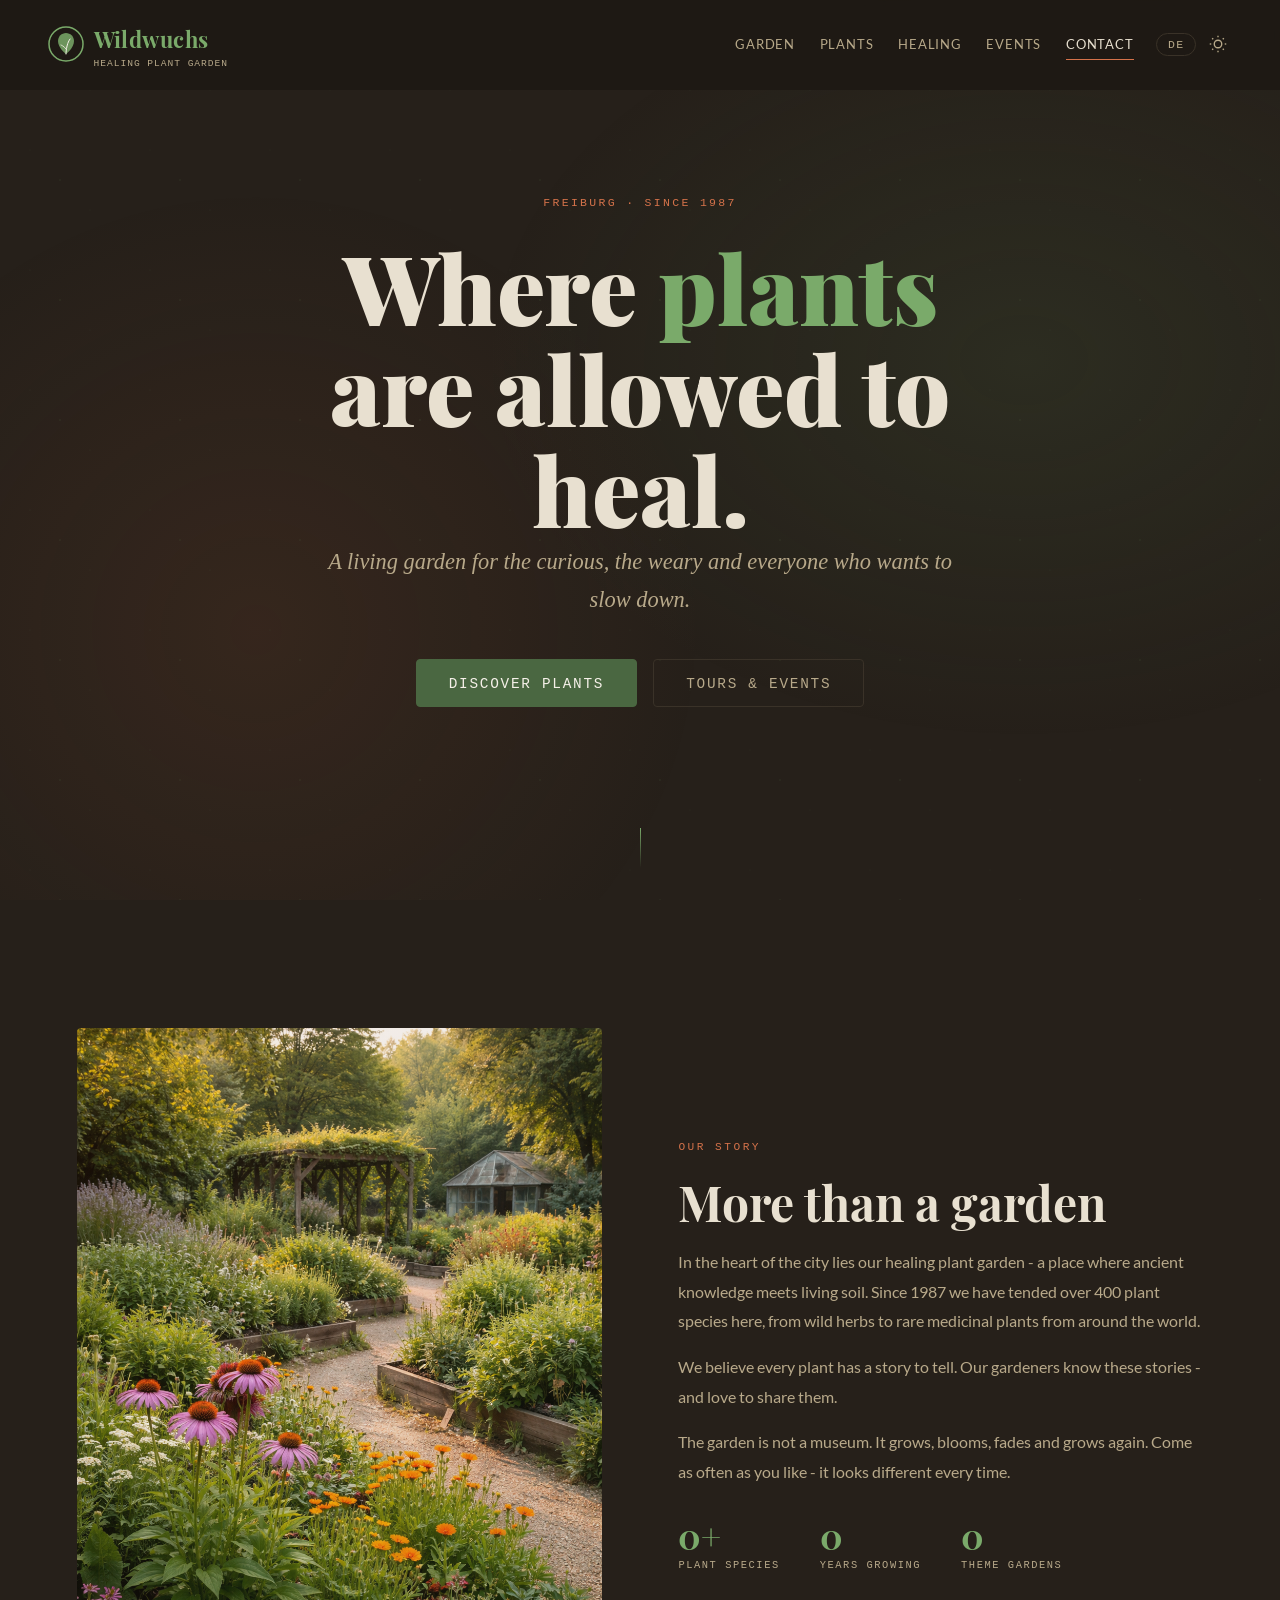
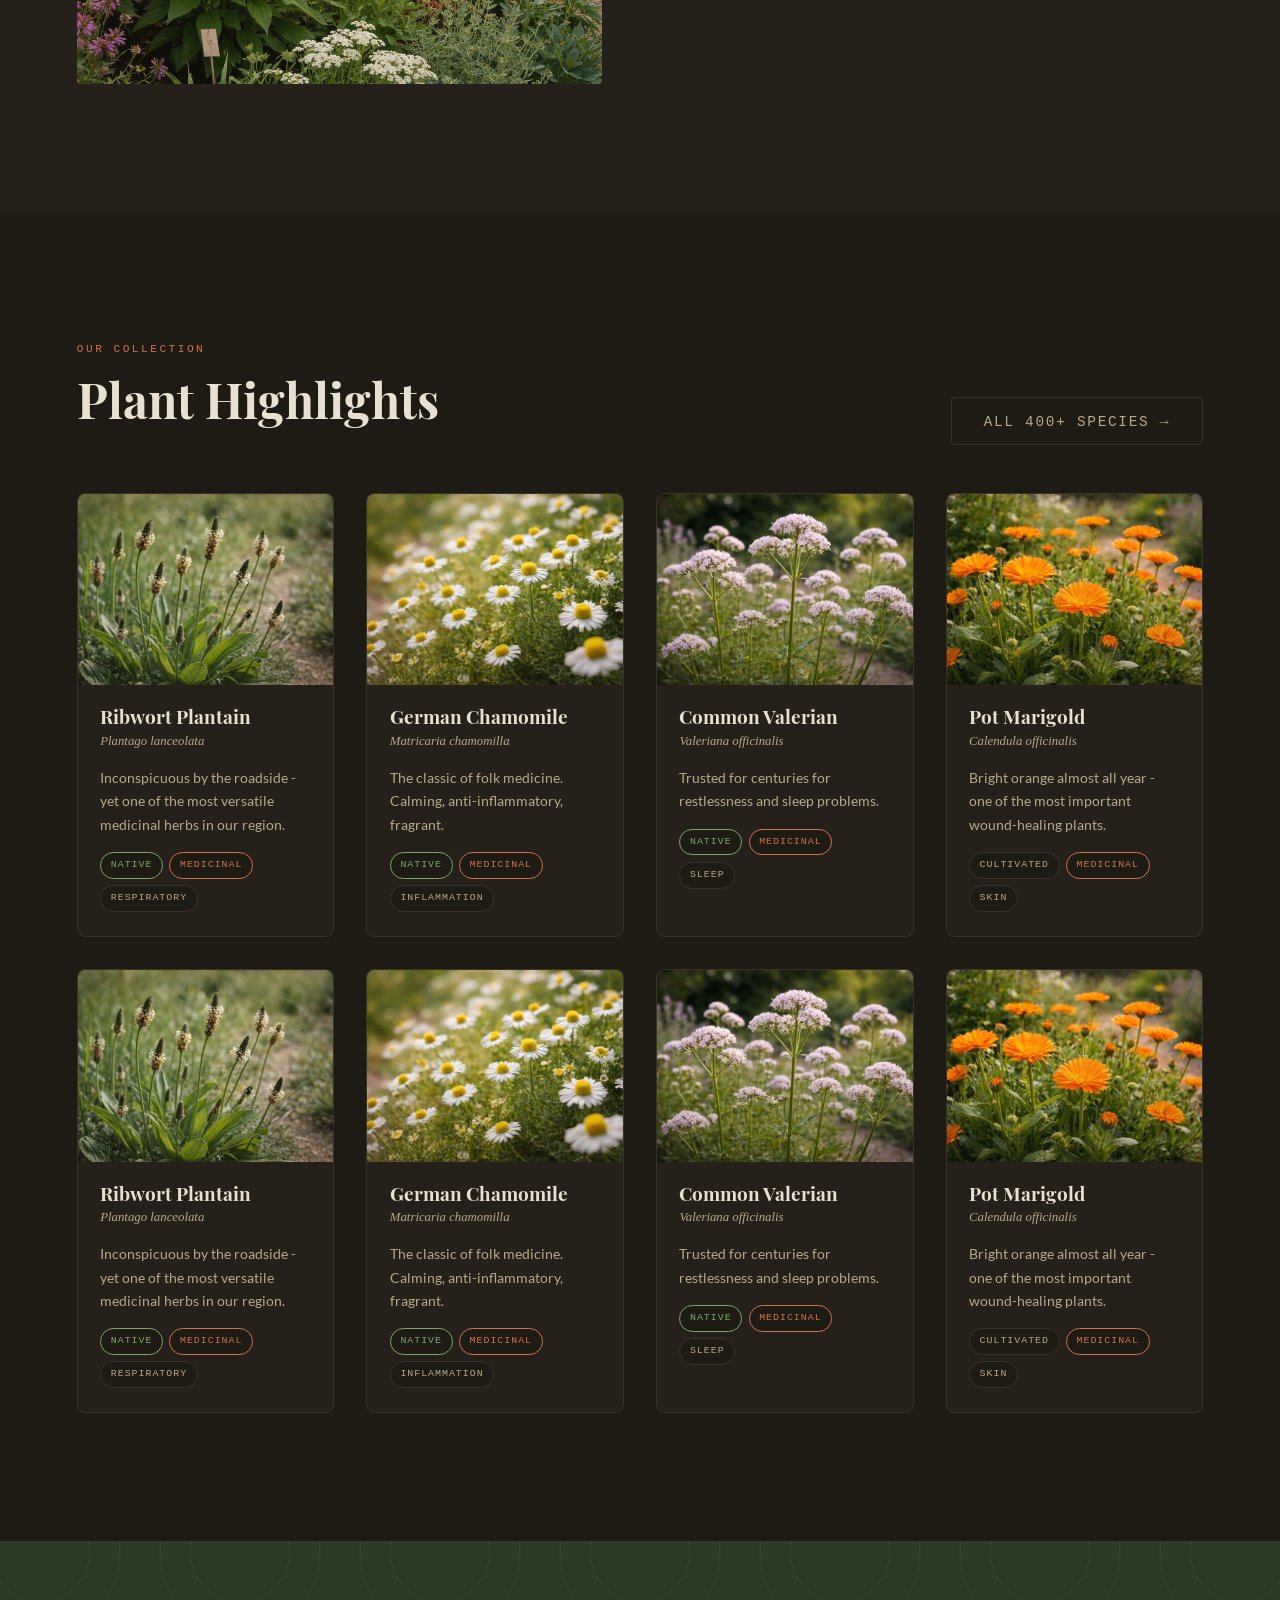
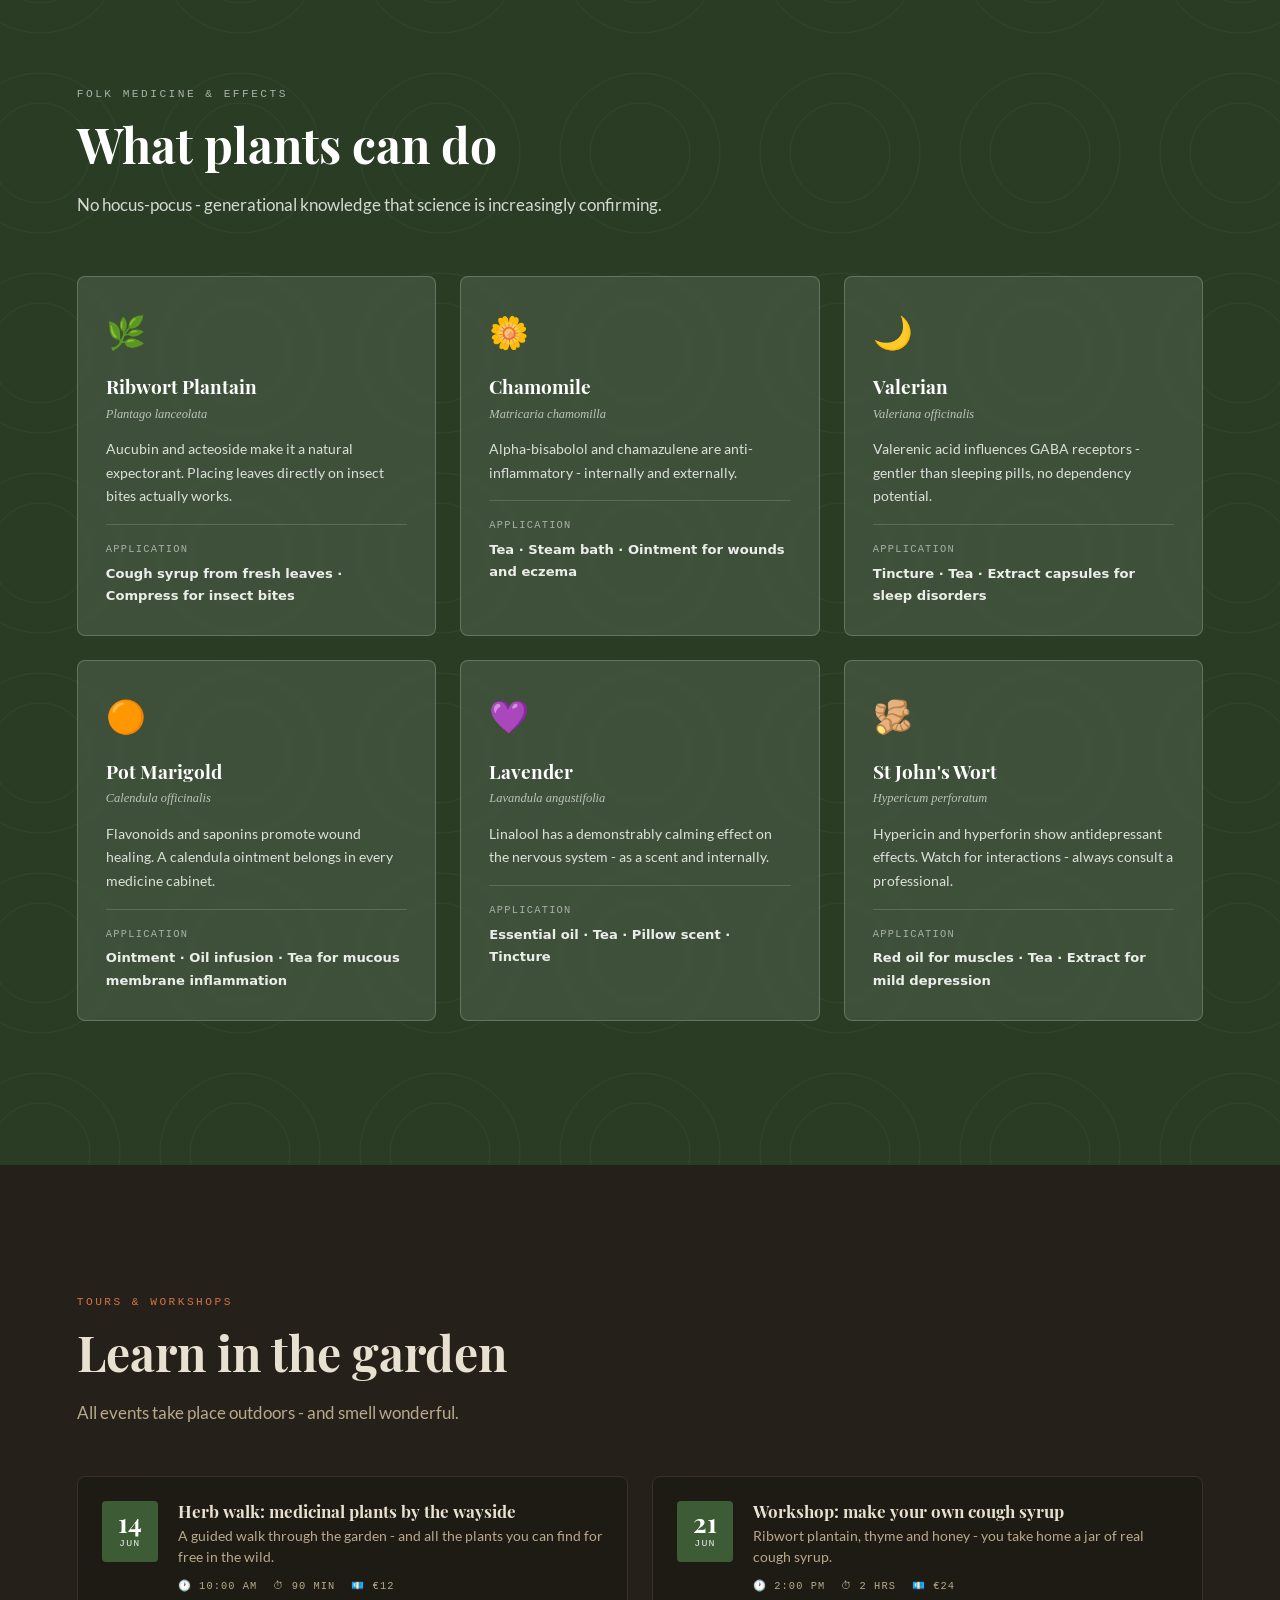
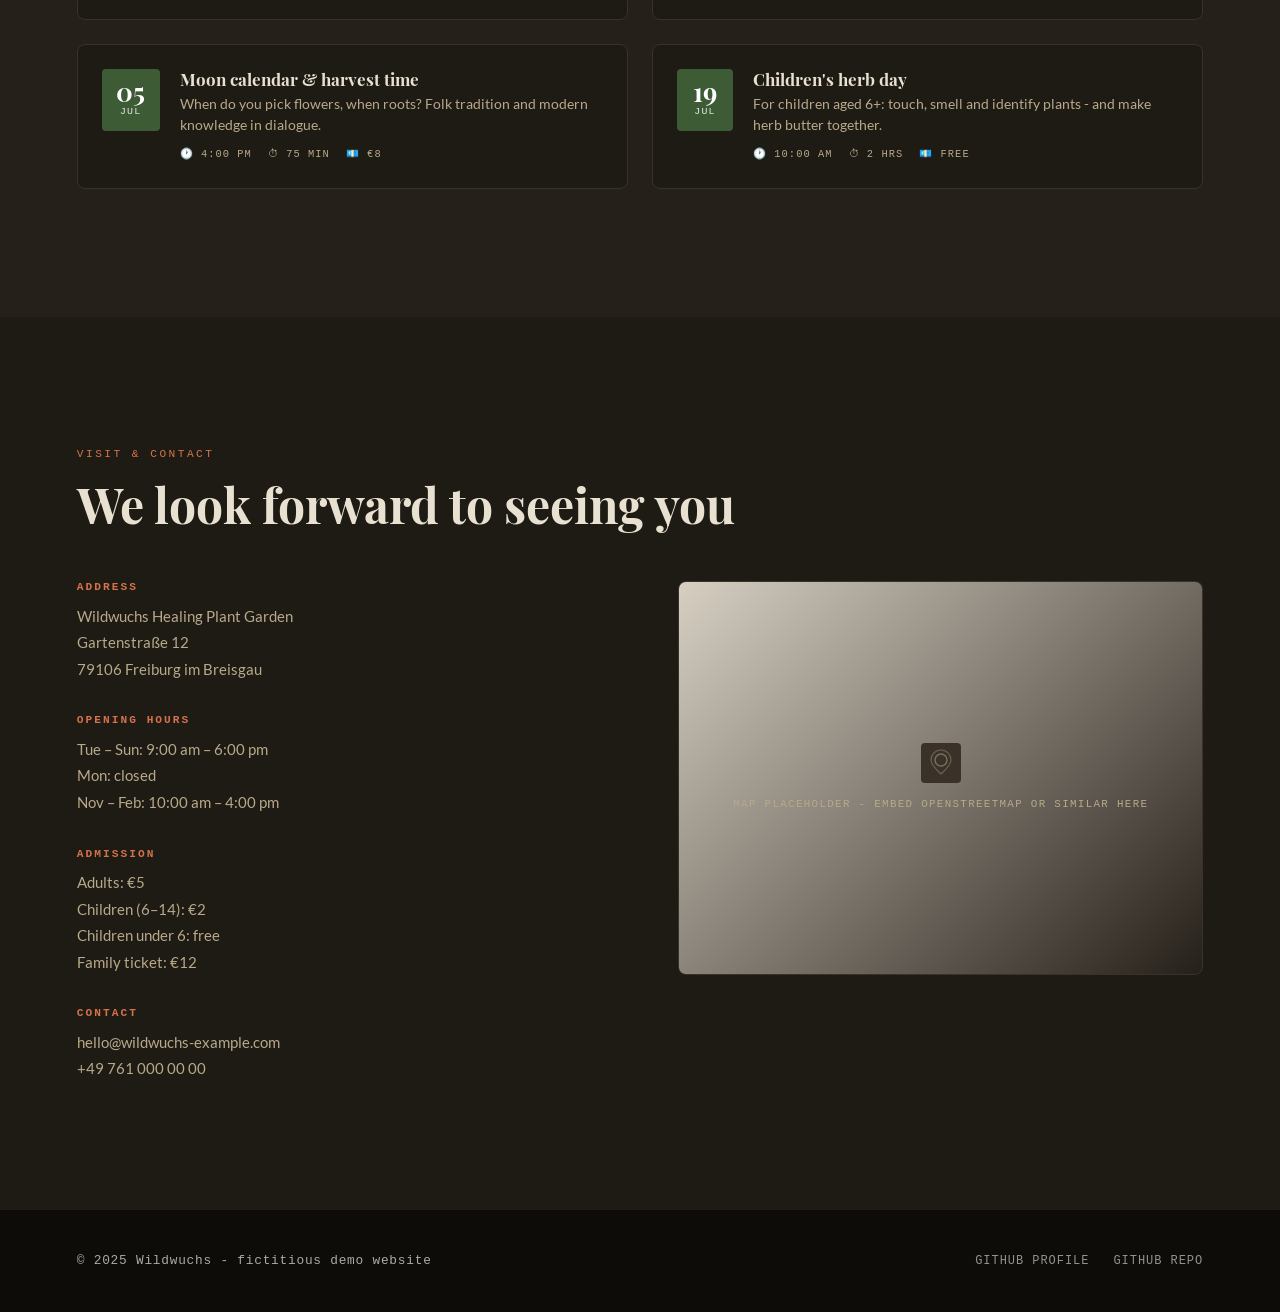
==== commit 0c804582: "feat: index-en.html - toggle document.documentElement.lang" ====
--- a/index-en.html
+++ b/index-en.html
@@ -1,31 +1,24 @@
 <!DOCTYPE html>
-<html lang="de" data-theme="dark">
+<html lang="en" data-theme="dark">
 
     <head>
         <meta charset="UTF-8" />
         <meta name="viewport" content="width=device-width, initial-scale=1.0" />
-        <title>Wildwuchs — Lebendiger Heilpflanzengarten</title>
-        <meta name="description" content="Ein lebendiger Ort für Heilpflanzen, Wissen und Begegnung." />
-
-        <!-- Google Fonts -->
-        <link rel="preconnect" href="https://fonts.googleapis.com" />
-        <link rel="preconnect" href="https://fonts.gstatic.com" crossorigin />
-        <link
-            href="https://fonts.googleapis.com/css2?family=Playfair+Display:ital,wght@0,700;0,900;1,400&family=Lato:wght@400;700&display=swap"
-            rel="stylesheet" />
-
+        <title>Wildwuchs - Living Healing Plant Garden</title>
+        <meta name="description" content="A living place for medicinal plants, knowledge and encounters." />
         <link rel="stylesheet" href="style.css" />
-
     </head>
 
     <body>
+
+        <div class="progress-bar" aria-hidden="true"></div>
 
         <!-- HEADER -->
         <header class="site-header" id="site-header">
             <div class="header-inner">
 
-                <!-- Brand — replace SVG with your own logo -->
-                <a href="#hero" class="brand" aria-label="Wildwuchs – zur Startseite">
+                <!-- Brand - replace SVG with your own logo -->
+                <a href="#hero" class="brand" aria-label="Wildwuchs – back to top">
                     <svg class="brand-icon" viewBox="0 0 36 36" fill="none" xmlns="http://www.w3.org/2000/svg"
                         aria-hidden="true">
                         <circle cx="18" cy="18" r="17" stroke="var(--accent2)" stroke-width="1.5" />
@@ -39,18 +32,18 @@
                     </svg>
                     <span>
                         <span class="brand-name">Wildwuchs</span>
-                        <span class="brand-tagline" aria-hidden="true">Heilpflanzengarten</span>
+                        <span class="brand-tagline" aria-hidden="true">Healing Plant Garden</span>
                     </span>
                 </a>
 
                 <!-- Navigation -->
-                <nav class="site-nav" aria-label="Hauptnavigation">
-                    <a href="#ueber" data-section="ueber">Garten</a>
-                    <a href="#pflanzen" data-section="pflanzen">Pflanzen</a>
-                    <a href="#heilwissen" data-section="heilwissen">Heilwissen</a>
+                <nav class="site-nav" aria-label="Main navigation">
+                    <a href="#about" data-section="about">Garden</a>
+                    <a href="#pflanzen" data-section="pflanzen">Plants</a>
+                    <a href="#heilwissen" data-section="heilwissen">Healing</a>
                     <a href="#veranstaltungen" data-section="veranstaltungen">Events</a>
-                    <a href="#kontakt" data-section="kontakt">Kontakt</a>
-                    <button class="lang-toggle" id="lang-toggle" aria-label="Switch language">EN</button>
+                    <a href="#kontakt" data-section="kontakt">Contact</a>
+                    <button class="lang-toggle" id="lang-toggle" aria-label="Sprache wechseln">DE</button>
                     <button class="theme-toggle" id="theme-toggle" aria-label="Toggle colour scheme">
                         <svg class="icon-moon" viewBox="0 0 24 24" fill="none" stroke="currentColor" stroke-width="1.8"
                             aria-hidden="true">
@@ -79,52 +72,55 @@
             <section id="hero" aria-labelledby="hero-title">
                 <div class="hero-bg" aria-hidden="true"></div>
                 <div class="hero-content">
-                    <span class="hero-label">Freiburg · seit 1987</span>
+                    <span class="hero-label">Freiburg · since 1987</span>
                     <h1 class="hero-title" id="hero-title">
-                        Wo <em>Pflanzen</em><br />heilen dürfen.
+                        Where <em>plants</em><br />are allowed to heal.
                     </h1>
-                    <p class="hero-subtitle">Ein lebendiger Garten für Neugierige, Heilsuchende und alle, die langsamer
-                        werden wollen.</p>
+                    <p class="hero-subtitle">A living garden for the curious, the weary and everyone who wants to slow
+                        down.</p>
                     <div class="hero-cta">
-                        <a href="#pflanzen" class="btn btn-primary">Pflanzen entdecken</a>
-                        <a href="#veranstaltungen" class="btn btn-outline">Führungen &amp; Events</a>
+                        <a href="#pflanzen" class="btn btn-primary">Discover plants</a>
+                        <a href="#veranstaltungen" class="btn btn-outline">Tours &amp; Events</a>
                     </div>
                 </div>
                 <div class="hero-scroll-hint" aria-hidden="true">
-                    <span>Scrollen</span>
                     <span class="scroll-line"></span>
                 </div>
             </section>
 
             <!-- ABOUT THE GARDEN -->
-            <section id="ueber" aria-labelledby="ueber-title">
-                <div class="sda-reveal">
-                    <p class="section-label">Unsere Geschichte</p>
-                    <h2 class="section-title" id="ueber-title">Mehr als ein Garten</h2>
-                </div>
-                <div class="ueber-grid">
-                    <div class="ueber-img-wrap sda-reveal">
-                        <!-- Replace src — recommended: 800×1000 px, portrait -->
-                        <img src="img/wildwuchs-heilpflanzengarten.jpg" alt="Blick in den Wildwuchs Heilpflanzengarten"
-                            class="ueber-img" width="800" height="1000" loading="lazy" />
+            <section id="about" aria-labelledby="about-title">
+                <div class="about-grid">
+                    <div class="about-img-wrap sda-reveal">
+                        <img src="img/wildwuchs-heilpflanzengarten.jpg"
+                            alt="View into the Wildwuchs healing plant garden" class="about-img" width="600"
+                            height="800" loading="lazy" />
                     </div>
-                    <div class="ueber-text">
+                    <div class="about-text">
                         <div class="sda-reveal">
-                            <p>Inmitten der Stadt liegt unser Heilpflanzengarten — ein Ort, an dem altes Wissen auf
-                                lebendige Erde trifft. Seit 1987 pflegen wir hier über 400 Pflanzenarten, von
-                                Wildkräutern bis zu seltenen Heilpflanzen aus aller Welt.</p>
-                            <p>Wir glauben, dass jede Pflanze eine Geschichte erzählt. Unsere Gärtnerinnen und Gärtner
-                                kennen diese Geschichten — und teilen sie gerne.</p>
-                            <p>Der Garten ist kein Museum. Er wächst, blüht, verblüht und wächst wieder. Komm so oft du
-                                möchtest — er sieht jedes Mal anders aus.</p>
+                            <p class="section-label">Our Story</p>
+                            <h2 class="section-title" id="about-title">More than a garden</h2>
+                            <p>In the heart of the city lies our healing plant garden - a place where ancient knowledge
+                                meets living soil. Since 1987 we have tended over 400 plant species here, from wild
+                                herbs to rare medicinal plants from around the world.</p>
+                            <p>We believe every plant has a story to tell. Our gardeners know these stories - and love
+                                to share them.</p>
+                            <p>The garden is not a museum. It grows, blooms, fades and grows again. Come as often as you
+                                like - it looks different every time.</p>
                         </div>
                         <div class="stats-row sda-reveal">
-                            <div class="stat"><span class="stat-number">400+</span><span
-                                    class="stat-label">Pflanzenarten</span></div>
-                            <div class="stat"><span class="stat-number">37</span><span class="stat-label">Jahre
-                                    gewachsen</span></div>
-                            <div class="stat"><span class="stat-number">12</span><span
-                                    class="stat-label">Themengärten</span></div>
+                            <div class="stat">
+                                <span class="stat-number"></span>
+                                <span class="stat-label">Plant species</span>
+                            </div>
+                            <div class="stat">
+                                <span class="stat-number"></span>
+                                <span class="stat-label">Years growing</span>
+                            </div>
+                            <div class="stat">
+                                <span class="stat-number"></span>
+                                <span class="stat-label">Theme gardens</span>
+                            </div>
                         </div>
                     </div>
                 </div>
@@ -134,84 +130,151 @@
             <section id="pflanzen" aria-labelledby="pflanzen-title">
                 <div class="pflanzen-header sda-reveal">
                     <div>
-                        <p class="section-label">Unsere Sammlung</p>
-                        <h2 class="section-title" id="pflanzen-title">Pflanzen-Highlights</h2>
+                        <p class="section-label">Our Collection</p>
+                        <h2 class="section-title" id="pflanzen-title">Plant Highlights</h2>
                     </div>
-                    <a href="#" class="btn btn-outline">Alle 400+ Arten →</a>
+                    <a href="#" class="btn btn-outline">All 400+ species →</a>
                 </div>
                 <div class="pflanzen-grid">
 
                     <article class="pflanze-card">
                         <div class="pflanze-img">
-                            <!-- Replace src — recommended: 520×390 px, landscape -->
-                            <img src="img/spitzwegerich.jpg" alt="Spitzwegerich (Plantago lanceolata)" width="520"
-                                height="390" loading="lazy" />
-                        </div>
-                        <div class="pflanze-body">
-                            <h3 class="pflanze-name">Spitzwegerich</h3>
+                            <img src="img/spitzwegerich.jpg" alt="Ribwort plantain (Plantago lanceolata)" width="520"
+                                height="390" loading="lazy" />
+                        </div>
+                        <div class="pflanze-body">
+                            <h3 class="pflanze-name">Ribwort Plantain</h3>
                             <p class="pflanze-latin">Plantago lanceolata</p>
-                            <p class="pflanze-desc">Unscheinbar am Wegesrand — und doch eines der vielseitigsten
-                                Heilkräuter unserer Region.</p>
-                            <div class="pflanze-tags">
-                                <span class="tag moss">Heimisch</span>
-                                <span class="tag terra">Heilpflanze</span>
-                                <span class="tag">Atemwege</span>
-                            </div>
-                        </div>
-                    </article>
-
-                    <article class="pflanze-card">
-                        <div class="pflanze-img">
-                            <!-- Replace src — recommended: 520×390 px, landscape -->
-                            <img src="img/kamille.jpg" alt="Echte Kamille (Matricaria chamomilla)" width="520"
-                                height="390" loading="lazy" />
-                        </div>
-                        <div class="pflanze-body">
-                            <h3 class="pflanze-name">Echte Kamille</h3>
+                            <p class="pflanze-desc">Inconspicuous by the roadside - yet one of the most versatile
+                                medicinal herbs in our region.</p>
+                            <div class="pflanze-tags">
+                                <span class="tag moss">Native</span>
+                                <span class="tag terra">Medicinal</span>
+                                <span class="tag">Respiratory</span>
+                            </div>
+                        </div>
+                    </article>
+
+                    <article class="pflanze-card">
+                        <div class="pflanze-img">
+                            <img src="img/kamille.jpg" alt="German chamomile (Matricaria chamomilla)" width="520"
+                                height="390" loading="lazy" />
+                        </div>
+                        <div class="pflanze-body">
+                            <h3 class="pflanze-name">German Chamomile</h3>
                             <p class="pflanze-latin">Matricaria chamomilla</p>
-                            <p class="pflanze-desc">Der Klassiker der Volksmedizin. Beruhigend, entzündungshemmend,
-                                duftig.</p>
-                            <div class="pflanze-tags">
-                                <span class="tag moss">Heimisch</span>
-                                <span class="tag terra">Heilpflanze</span>
-                                <span class="tag">Entzündung</span>
-                            </div>
-                        </div>
-                    </article>
-
-                    <article class="pflanze-card">
-                        <div class="pflanze-img">
-                            <!-- Replace src — recommended: 520×390 px, landscape -->
-                            <img src="img/baldrian.jpg" alt="Echter Baldrian (Valeriana officinalis)" width="520"
-                                height="390" loading="lazy" />
-                        </div>
-                        <div class="pflanze-body">
-                            <h3 class="pflanze-name">Echter Baldrian</h3>
+                            <p class="pflanze-desc">The classic of folk medicine. Calming, anti-inflammatory, fragrant.
+                            </p>
+                            <div class="pflanze-tags">
+                                <span class="tag moss">Native</span>
+                                <span class="tag terra">Medicinal</span>
+                                <span class="tag">Inflammation</span>
+                            </div>
+                        </div>
+                    </article>
+
+                    <article class="pflanze-card">
+                        <div class="pflanze-img">
+                            <img src="img/baldrian.jpg" alt="Common valerian (Valeriana officinalis)" width="520"
+                                height="390" loading="lazy" />
+                        </div>
+                        <div class="pflanze-body">
+                            <h3 class="pflanze-name">Common Valerian</h3>
                             <p class="pflanze-latin">Valeriana officinalis</p>
-                            <p class="pflanze-desc">Seit Jahrhunderten bewährt bei Unruhe und Schlafproblemen.</p>
-                            <div class="pflanze-tags">
-                                <span class="tag moss">Heimisch</span>
-                                <span class="tag terra">Heilpflanze</span>
-                                <span class="tag">Schlaf</span>
-                            </div>
-                        </div>
-                    </article>
-
-                    <article class="pflanze-card">
-                        <div class="pflanze-img">
-                            <!-- Replace src — recommended: 520×390 px, landscape -->
-                            <img src="img/ringelblume.jpg" alt="Ringelblume (Calendula officinalis)" width="520"
-                                height="390" loading="lazy" />
-                        </div>
-                        <div class="pflanze-body">
-                            <h3 class="pflanze-name">Ringelblume</h3>
+                            <p class="pflanze-desc">Trusted for centuries for restlessness and sleep problems.</p>
+                            <div class="pflanze-tags">
+                                <span class="tag moss">Native</span>
+                                <span class="tag terra">Medicinal</span>
+                                <span class="tag">Sleep</span>
+                            </div>
+                        </div>
+                    </article>
+
+                    <article class="pflanze-card">
+                        <div class="pflanze-img">
+                            <img src="img/ringelblume.jpg" alt="Pot marigold (Calendula officinalis)" width="520"
+                                height="390" loading="lazy" />
+                        </div>
+                        <div class="pflanze-body">
+                            <h3 class="pflanze-name">Pot Marigold</h3>
                             <p class="pflanze-latin">Calendula officinalis</p>
-                            <p class="pflanze-desc">Leuchtend orange, fast das ganze Jahr — eine der wichtigsten
-                                Wundpflanzen.</p>
-                            <div class="pflanze-tags">
-                                <span class="tag">Kultur</span>
-                                <span class="tag terra">Heilpflanze</span>
-                                <span class="tag">Haut</span>
+                            <p class="pflanze-desc">Bright orange almost all year - one of the most important
+                                wound-healing plants.</p>
+                            <div class="pflanze-tags">
+                                <span class="tag">Cultivated</span>
+                                <span class="tag terra">Medicinal</span>
+                                <span class="tag">Skin</span>
+                            </div>
+                        </div>
+                    </article>
+
+                    <article class="pflanze-card">
+                        <div class="pflanze-img">
+                            <img src="img/spitzwegerich.jpg" alt="Ribwort plantain (Plantago lanceolata)" width="520"
+                                height="390" loading="lazy" />
+                        </div>
+                        <div class="pflanze-body">
+                            <h3 class="pflanze-name">Ribwort Plantain</h3>
+                            <p class="pflanze-latin">Plantago lanceolata</p>
+                            <p class="pflanze-desc">Inconspicuous by the roadside - yet one of the most versatile
+                                medicinal herbs in our region.</p>
+                            <div class="pflanze-tags">
+                                <span class="tag moss">Native</span>
+                                <span class="tag terra">Medicinal</span>
+                                <span class="tag">Respiratory</span>
+                            </div>
+                        </div>
+                    </article>
+
+                    <article class="pflanze-card">
+                        <div class="pflanze-img">
+                            <img src="img/kamille.jpg" alt="German chamomile (Matricaria chamomilla)" width="520"
+                                height="390" loading="lazy" />
+                        </div>
+                        <div class="pflanze-body">
+                            <h3 class="pflanze-name">German Chamomile</h3>
+                            <p class="pflanze-latin">Matricaria chamomilla</p>
+                            <p class="pflanze-desc">The classic of folk medicine. Calming, anti-inflammatory, fragrant.
+                            </p>
+                            <div class="pflanze-tags">
+                                <span class="tag moss">Native</span>
+                                <span class="tag terra">Medicinal</span>
+                                <span class="tag">Inflammation</span>
+                            </div>
+                        </div>
+                    </article>
+
+                    <article class="pflanze-card">
+                        <div class="pflanze-img">
+                            <img src="img/baldrian.jpg" alt="Common valerian (Valeriana officinalis)" width="520"
+                                height="390" loading="lazy" />
+                        </div>
+                        <div class="pflanze-body">
+                            <h3 class="pflanze-name">Common Valerian</h3>
+                            <p class="pflanze-latin">Valeriana officinalis</p>
+                            <p class="pflanze-desc">Trusted for centuries for restlessness and sleep problems.</p>
+                            <div class="pflanze-tags">
+                                <span class="tag moss">Native</span>
+                                <span class="tag terra">Medicinal</span>
+                                <span class="tag">Sleep</span>
+                            </div>
+                        </div>
+                    </article>
+
+                    <article class="pflanze-card">
+                        <div class="pflanze-img">
+                            <img src="img/ringelblume.jpg" alt="Pot marigold (Calendula officinalis)" width="520"
+                                height="390" loading="lazy" />
+                        </div>
+                        <div class="pflanze-body">
+                            <h3 class="pflanze-name">Pot Marigold</h3>
+                            <p class="pflanze-latin">Calendula officinalis</p>
+                            <p class="pflanze-desc">Bright orange almost all year - one of the most important
+                                wound-healing plants.</p>
+                            <div class="pflanze-tags">
+                                <span class="tag">Cultivated</span>
+                                <span class="tag terra">Medicinal</span>
+                                <span class="tag">Skin</span>
                             </div>
                         </div>
                     </article>
@@ -222,80 +285,81 @@
             <!-- HEALING KNOWLEDGE -->
             <section id="heilwissen" aria-labelledby="heilwissen-title">
                 <div class="heilwissen-intro sda-reveal">
-                    <p class="section-label">Volksmedizin &amp; Wirkung</p>
-                    <h2 class="section-title" id="heilwissen-title">Was die Pflanzen können</h2>
-                    <p class="section-intro">Kein Hokuspokus — sondern Generationenwissen, das die Wissenschaft immer
-                        öfter bestätigt.</p>
+                    <p class="section-label">Folk Medicine &amp; Effects</p>
+                    <h2 class="section-title" id="heilwissen-title">What plants can do</h2>
+                    <p class="section-intro">No hocus-pocus - generational knowledge that science is increasingly
+                        confirming.</p>
                 </div>
                 <div class="heilwissen-grid">
 
                     <article class="heil-card">
                         <span class="heil-icon" aria-hidden="true">🌿</span>
-                        <h3>Spitzwegerich</h3>
+                        <h3>Ribwort Plantain</h3>
                         <span class="heil-latin">Plantago lanceolata</span>
-                        <p>Aucubin und Acteoside machen ihn zum natürlichen Schleimlöser. Blätter direkt auf
-                            Mückenstiche legen wirkt.</p>
+                        <p>Aucubin and acteoside make it a natural expectorant. Placing leaves directly on insect bites
+                            actually works.</p>
                         <div class="heil-anwendung">
-                            Anwendung
-                            <strong>Hustensaft aus frischen Blättern · Umschlag bei Insektenstichen</strong>
+                            Application
+                            <strong>Cough syrup from fresh leaves · Compress for insect bites</strong>
                         </div>
                     </article>
 
                     <article class="heil-card">
                         <span class="heil-icon" aria-hidden="true">🌼</span>
-                        <h3>Kamille</h3>
+                        <h3>Chamomile</h3>
                         <span class="heil-latin">Matricaria chamomilla</span>
-                        <p>Alpha-Bisabolol und Chamazulen wirken entzündungshemmend — innerlich wie äußerlich.</p>
+                        <p>Alpha-bisabolol and chamazulene are anti-inflammatory - internally and externally.</p>
                         <div class="heil-anwendung">
-                            Anwendung
-                            <strong>Tee · Dampfbad · Salbe für Wunden und Ekzeme</strong>
+                            Application
+                            <strong>Tea · Steam bath · Ointment for wounds and eczema</strong>
                         </div>
                     </article>
 
                     <article class="heil-card">
                         <span class="heil-icon" aria-hidden="true">🌙</span>
-                        <h3>Baldrian</h3>
+                        <h3>Valerian</h3>
                         <span class="heil-latin">Valeriana officinalis</span>
-                        <p>Valerensäure beeinflusst GABA-Rezeptoren — sanfter als Schlafmittel, kein
-                            Abhängigkeitspotenzial.</p>
+                        <p>Valerenic acid influences GABA receptors - gentler than sleeping pills, no dependency
+                            potential.</p>
                         <div class="heil-anwendung">
-                            Anwendung
-                            <strong>Tinktur · Tee · Extrakt-Kapseln bei Schlafstörungen</strong>
+                            Application
+                            <strong>Tincture · Tea · Extract capsules for sleep disorders</strong>
                         </div>
                     </article>
 
                     <article class="heil-card">
                         <span class="heil-icon" aria-hidden="true">🟠</span>
-                        <h3>Ringelblume</h3>
+                        <h3>Pot Marigold</h3>
                         <span class="heil-latin">Calendula officinalis</span>
-                        <p>Flavonoide und Saponine fördern die Wundheilung. Eine Calendula-Salbe gehört in jede
-                            Hausapotheke.</p>
+                        <p>Flavonoids and saponins promote wound healing. A calendula ointment belongs in every medicine
+                            cabinet.</p>
                         <div class="heil-anwendung">
-                            Anwendung
-                            <strong>Salbe · Ölauszug · Tee bei Schleimhautentzündungen</strong>
+                            Application
+                            <strong>Ointment · Oil infusion · Tea for mucous membrane inflammation</strong>
                         </div>
                     </article>
 
                     <article class="heil-card">
                         <span class="heil-icon" aria-hidden="true">💜</span>
-                        <h3>Lavendel</h3>
+                        <h3>Lavender</h3>
                         <span class="heil-latin">Lavandula angustifolia</span>
-                        <p>Linalool wirkt nachweislich beruhigend auf das Nervensystem — als Duft und innerlich.</p>
+                        <p>Linalool has a demonstrably calming effect on the nervous system - as a scent and internally.
+                        </p>
                         <div class="heil-anwendung">
-                            Anwendung
-                            <strong>Ätherisches Öl · Tee · Kissenduft · Tinktur</strong>
+                            Application
+                            <strong>Essential oil · Tea · Pillow scent · Tincture</strong>
                         </div>
                     </article>
 
                     <article class="heil-card">
                         <span class="heil-icon" aria-hidden="true">🫚</span>
-                        <h3>Johanniskraut</h3>
+                        <h3>St John's Wort</h3>
                         <span class="heil-latin">Hypericum perforatum</span>
-                        <p>Hypericin und Hyperforin zeigen antidepressive Wirkung. Wechselwirkungen beachten —
-                            Rücksprache halten.</p>
+                        <p>Hypericin and hyperforin show antidepressant effects. Watch for interactions - always consult
+                            a professional.</p>
                         <div class="heil-anwendung">
-                            Anwendung
-                            <strong>Rotöl für Muskeln · Tee · Extrakt bei leichter Depression</strong>
+                            Application
+                            <strong>Red oil for muscles · Tea · Extract for mild depression</strong>
                         </div>
                     </article>
 
@@ -305,9 +369,9 @@
             <!-- EVENTS -->
             <section id="veranstaltungen" aria-labelledby="veranstaltungen-title">
                 <div class="sda-reveal">
-                    <p class="section-label">Führungen &amp; Workshops</p>
-                    <h2 class="section-title" id="veranstaltungen-title">Im Garten lernen</h2>
-                    <p class="section-intro">Alle Veranstaltungen finden draußen statt — und riechen gut.</p>
+                    <p class="section-label">Tours &amp; Workshops</p>
+                    <h2 class="section-title" id="veranstaltungen-title">Learn in the garden</h2>
+                    <p class="section-intro">All events take place outdoors - and smell wonderful.</p>
                 </div>
                 <div class="events-grid">
 
@@ -315,11 +379,11 @@
                         <div class="event-date"><span class="event-day">14</span><span class="event-month">Jun</span>
                         </div>
                         <div class="event-info">
-                            <h3>Kräuterführung: Heilpflanzen am Wegesrand</h3>
-                            <p>Gemeinsam durch den Garten — und alle Pflanzen, die ihr kostenlos in freier Natur finden
-                                könnt.</p>
+                            <h3>Herb walk: medicinal plants by the wayside</h3>
+                            <p>A guided walk through the garden - and all the plants you can find for free in the wild.
+                            </p>
                             <div class="event-meta">
-                                <span>🕐 10:00 Uhr</span><span>⏱ 90 Min</span><span>💶 12 €</span>
+                                <span>🕐 10:00 am</span><span>⏱ 90 min</span><span>💶 €12</span>
                             </div>
                         </div>
                     </article>
@@ -328,11 +392,10 @@
                         <div class="event-date"><span class="event-day">21</span><span class="event-month">Jun</span>
                         </div>
                         <div class="event-info">
-                            <h3>Workshop: Hustensaft selbst herstellen</h3>
-                            <p>Spitzwegerich, Thymian und Honig — ihr nehmt ein Glas echten Hustensaft mit nach Hause.
-                            </p>
+                            <h3>Workshop: make your own cough syrup</h3>
+                            <p>Ribwort plantain, thyme and honey - you take home a jar of real cough syrup.</p>
                             <div class="event-meta">
-                                <span>🕐 14:00 Uhr</span><span>⏱ 2 Std</span><span>💶 24 €</span>
+                                <span>🕐 2:00 pm</span><span>⏱ 2 hrs</span><span>💶 €24</span>
                             </div>
                         </div>
                     </article>
@@ -341,10 +404,11 @@
                         <div class="event-date"><span class="event-day">05</span><span class="event-month">Jul</span>
                         </div>
                         <div class="event-info">
-                            <h3>Mondkalender &amp; Erntezeit</h3>
-                            <p>Wann sammelt man Blüten, wann Wurzeln? Volkskunde und modernes Wissen im Dialog.</p>
+                            <h3>Moon calendar &amp; harvest time</h3>
+                            <p>When do you pick flowers, when roots? Folk tradition and modern knowledge in dialogue.
+                            </p>
                             <div class="event-meta">
-                                <span>🕐 16:00 Uhr</span><span>⏱ 75 Min</span><span>💶 8 €</span>
+                                <span>🕐 4:00 pm</span><span>⏱ 75 min</span><span>💶 €8</span>
                             </div>
                         </div>
                     </article>
@@ -353,11 +417,11 @@
                         <div class="event-date"><span class="event-day">19</span><span class="event-month">Jul</span>
                         </div>
                         <div class="event-info">
-                            <h3>Kinder-Kräutertag</h3>
-                            <p>Für Kinder ab 6: Pflanzen anfassen, riechen, bestimmen — und eine Kräuterbutter
-                                zubereiten.</p>
+                            <h3>Children's herb day</h3>
+                            <p>For children aged 6+: touch, smell and identify plants - and make herb butter together.
+                            </p>
                             <div class="event-meta">
-                                <span>🕐 10:00 Uhr</span><span>⏱ 2 Std</span><span>💶 Frei</span>
+                                <span>🕐 10:00 am</span><span>⏱ 2 hrs</span><span>💶 Free</span>
                             </div>
                         </div>
                     </article>
@@ -368,28 +432,28 @@
             <!-- CONTACT / VISITOR INFO -->
             <section id="kontakt" aria-labelledby="kontakt-title">
                 <div class="sda-reveal">
-                    <p class="section-label">Besuch &amp; Kontakt</p>
-                    <h2 class="section-title" id="kontakt-title">Wir freuen uns auf dich</h2>
+                    <p class="section-label">Visit &amp; Contact</p>
+                    <h2 class="section-title" id="kontakt-title">We look forward to seeing you</h2>
                 </div>
                 <div class="kontakt-grid">
                     <div class="info-block sda-reveal">
                         <div class="info-item">
-                            <h4>Adresse</h4>
-                            <p>Wildwuchs Heilpflanzengarten<br />Gartenstraße 12<br />79106 Freiburg im Breisgau</p>
+                            <h3>Address</h3>
+                            <p>Wildwuchs Healing Plant Garden<br />Gartenstraße 12<br />79106 Freiburg im Breisgau</p>
                         </div>
                         <div class="info-item">
-                            <h4>Öffnungszeiten</h4>
-                            <p>Di – So: 9:00 – 18:00 Uhr<br />Mo: geschlossen<br />Nov – Feb: 10:00 – 16:00 Uhr</p>
+                            <h3>Opening hours</h3>
+                            <p>Tue – Sun: 9:00 am – 6:00 pm<br />Mon: closed<br />Nov – Feb: 10:00 am – 4:00 pm</p>
                         </div>
                         <div class="info-item">
-                            <h4>Eintritt</h4>
-                            <p>Erwachsene: 5 €<br />Kinder (6–14): 2 €<br />Kinder unter 6: frei<br />Familienticket: 12
-                                €</p>
+                            <h3>Admission</h3>
+                            <p>Adults: €5<br />Children (6–14): €2<br />Children under 6: free<br />Family ticket: €12
+                            </p>
                         </div>
                         <div class="info-item">
-                            <h4>Kontakt</h4>
+                            <h3>Contact</h3>
                             <p>
-                                <a href="mailto:hallo@wildwuchs-beispiel.de">hallo@wildwuchs-beispiel.de</a><br />
+                                <a href="mailto:hello@wildwuchs-example.com">hello@wildwuchs-example.com</a><br />
                                 +49 761 000 00 00
                             </p>
                         </div>
@@ -406,7 +470,7 @@
                                     d="M20 31 C20 31 10 22 10 17 C10 11.5 14.5 7 20 7 C25.5 7 30 11.5 30 17 C30 22 20 31 20 31Z"
                                     stroke="var(--fg-muted)" stroke-width="1.2" fill="none" opacity="0.4" />
                             </svg>
-                            <span>Map placeholder — embed OpenStreetMap or similar here</span>
+                            <span>Map placeholder - embed OpenStreetMap or similar here</span>
                         </div>
                     </div>
                 </div>
@@ -416,16 +480,15 @@
 
         <!-- FOOTER -->
         <footer>
-            <p>© 2025 Wildwuchs — fiktive Demo-Website</p>
-            <nav class="footer-links" aria-label="Footer-Navigation">
-                <a href="#">Impressum</a>
-                <a href="#">Datenschutz</a>
-                <a href="#">Barrierefreiheit</a>
+            <p>© 2025 Wildwuchs - fictitious demo website</p>
+            <nav class="footer-links" aria-label="Footer navigation">
+                <a href="#">GitHub Profile</a>
+                <a href="#">GitHub Repo</a>
             </nav>
         </footer>
 
         <!-- BACK TO TOP -->
-        <button class="back-to-top" id="back-to-top" aria-label="Zurück nach oben">
+        <button class="back-to-top" id="back-to-top" aria-label="Back to top">
             <svg width="18" height="18" viewBox="0 0 24 24" fill="none" stroke="currentColor" stroke-width="2.5"
                 stroke-linecap="round" stroke-linejoin="round" aria-hidden="true">
                 <polyline points="18 15 12 9 6 15" />
--- a/style.css
+++ b/style.css
@@ -58,7 +58,7 @@
     font-display: swap;
 }
 
-/* ============================================================
+/* =========================================================
    TOKENS & THEME
 ============================================================ */
 :root {
@@ -121,9 +121,9 @@
     }
 }
 
-/* ============================================================
+/* =======================================
    RESET & BASE
-============================================================ */
+========================================== */
 *,
 *::before,
 *::after {
@@ -173,7 +173,32 @@
     white-space: nowrap;
 }
 
-/* ============================================================
+/* =======================================
+   PROGRESS BAR — scroll()
+========================================== */
+
+.progress-bar {
+    position: fixed;
+    top: 0;
+    left: 0;
+    height: 2px;
+    background: var(--accent);
+    animation: grow-width linear;
+    animation-timeline: scroll(root block);
+    z-index: 200;
+}
+
+@keyframes grow-width {
+    from {
+        width: 0%;
+    }
+
+    to {
+        width: 100%;
+    }
+}
+
+/* =========================================================
    HEADER — shrink via scroll-driven animation, no JS needed
 ============================================================ */
 .site-header {
@@ -412,16 +437,17 @@
     display: block;
 }
 
-/* ============================================================
+/* =======================================
    MAIN CONTENT OFFSET
-============================================================ */
+========================================== */
+
 main {
     padding-top: var(--nav-h);
 }
 
-/* ============================================================
+/* =======================================
    SECTION BASE
-============================================================ */
+========================================== */
 section {
     padding: clamp(4rem, 10vw, 8rem) clamp(1.5rem, 6vw, 5rem);
     scroll-margin-top: var(--nav-h-sm);
@@ -452,7 +478,7 @@
 /* ============================================================
    SCROLL-REVEAL FALLBACK (browsers without animation-timeline)
    The .reveal and .visible classes are added via JS
-============================================================ */
+=============================================================== */
 .reveal {
     opacity: 0;
     transform: translateY(32px);
@@ -464,7 +490,7 @@
     transform: translateY(0);
 }
 
-/* ============================================================
+/* =========================================================
    SCROLL-DRIVEN ANIMATIONS — progressive enhancement
 ============================================================ */
 @supports (animation-timeline: scroll()) {
@@ -725,12 +751,13 @@
     }
 }
 
-/* ============================================================
+/* =======================================
    HERO
-============================================================ */
+========================================== */
+
 #hero {
     /* min-height: 100svh; */
-    height: 90vh;
+    height: 100vh;
     display: grid;
     place-items: center;
     position: relative;
@@ -854,15 +881,15 @@
     }
 }
 
-/* ============================================================
+/* =======================================
    BUTTONS
-============================================================ */
+========================================== */
 .btn {
     display: inline-block;
-    padding: 0.75rem 2rem;
+    padding: 0.75rem 2rem 0.6rem;
     border-radius: var(--radius);
     font-family: var(--ff-label);
-    font-size: 0.78rem;
+    font-size: 0.9rem;
     letter-spacing: 0.12em;
     text-transform: uppercase;
     cursor: pointer;
@@ -871,14 +898,16 @@
 }
 
 .btn-primary {
-    background: var(--accent2);
-    color: #fff;
+    background: var(--clr-moss);
+    border: 1.5px solid var(--clr-moss);
+    color: var(--clr-cream);
 }
 
 .btn-primary:hover {
-    background: var(--clr-moss);
+    background: var(--clr-moss-light);
+    border: 1.5px solid var(--clr-moss-light);
     transform: translateY(-2px);
-    box-shadow: 0 6px 20px rgba(74, 103, 65, 0.35);
+    /* box-shadow: 0 4px 20px rgba(74, 103, 65, 0.35); */
 }
 
 .btn-outline {
@@ -888,15 +917,22 @@
 }
 
 .btn-outline:hover {
-    border-color: var(--accent2);
-    color: var(--accent2);
-}
-
-/* ============================================================
+    border-color: var(--clr-moss-light);
+    color: var(--clr-moss-light);
+    transform: translateY(-2px);
+}
+
+/* =======================================
    ABOUT SECTION
-============================================================ */
+========================================== */
 #about {
     background: var(--bg-alt);
+}
+
+@property --num {
+    syntax: '<integer>';
+    initial-value: 0;
+    inherits: false;
 }
 
 .about-grid {
@@ -904,7 +940,7 @@
     grid-template-columns: 1fr 1fr;
     gap: clamp(2rem, 6vw, 5rem);
     align-items: center;
-    margin-top: 3rem;
+    /* margin-top: 3rem; */
 }
 
 .about-img-wrap {
@@ -935,6 +971,10 @@
     line-height: 1.85;
 }
 
+.about-text p.section-label {
+    color: var(--accent);
+}
+
 .stats-row {
     display: flex;
     gap: 2.5rem;
@@ -954,6 +994,72 @@
     font-weight: 700;
     color: var(--accent2);
     line-height: 1;
+    animation: count-to-400 linear both;
+    animation-timeline: view(block);
+    animation-range: entry 10% cover 60%;
+    counter-reset: num var(--num);
+}
+
+.stat-number::after {
+    content: counter(num);
+}
+
+.stat:nth-child(1) .stat-number {
+    animation-name: count-to-400;
+}
+
+.stat:nth-child(1) .stat-number::before {
+    content: '';
+}
+
+.stat:nth-child(1) .stat-number::after {
+    content: counter(num) '+';
+}
+
+.stat:nth-child(2) .stat-number {
+    animation-name: count-to-37;
+}
+
+.stat:nth-child(3) .stat-number {
+    animation-name: count-to-12;
+}
+
+@keyframes count-to-400 {
+    from {
+        --num: 0;
+    }
+
+    to {
+        --num: 400;
+    }
+}
+
+@keyframes count-to-37 {
+    from {
+        --num: 0;
+    }
+
+    to {
+        --num: 37;
+    }
+}
+
+@keyframes count-to-12 {
+    from {
+        --num: 0;
+    }
+
+    to {
+        --num: 12;
+    }
+}
+
+.stat-suffix {
+    font-size: 1.6rem;
+    font-weight: 700;
+    color: var(--accent2);
+    vertical-align: super;
+    line-height: 0;
 }
 
 .stat-label {
@@ -964,9 +1070,9 @@
     color: var(--fg-muted);
 }
 
-/* ============================================================
+/* =======================================
    PLANT COLLECTION
-============================================================ */
+========================================== */
 #pflanzen {
     background: var(--bg);
 }
@@ -980,10 +1086,34 @@
     gap: 1rem;
 }
 
-.pflanzen-grid {
+/* .pflanzen-grid {
     display: grid;
     grid-template-columns: repeat(auto-fill, minmax(260px, 1fr));
     gap: 1.5rem;
+} */
+
+.pflanzen-grid {
+    display: grid;
+    grid-template-columns: 1fr;
+    gap: 2rem;
+}
+
+@media (min-width: 600px) {
+    .pflanzen-grid {
+        grid-template-columns: repeat(2, 1fr);
+    }
+}
+
+@media (min-width: 900px) {
+    .pflanzen-grid {
+        grid-template-columns: repeat(3, 1fr);
+    }
+}
+
+@media (min-width: 1200px) {
+    .pflanzen-grid {
+        grid-template-columns: repeat(4, 1fr);
+    }
 }
 
 .pflanze-card {
@@ -1075,9 +1205,9 @@
     color: var(--accent2);
 }
 
-/* ============================================================
+/* =======================================
    HEALING KNOWLEDGE STRIP
-============================================================ */
+========================================== */
 #heilwissen {
     background: var(--accent2);
     color: #fff;
@@ -1185,9 +1315,9 @@
     margin-top: 0.25rem;
 }
 
-/* ============================================================
+/* =======================================
    EVENTS
-============================================================ */
+========================================== */
 #veranstaltungen {
     background: var(--bg-alt);
 }
@@ -1276,9 +1406,9 @@
     gap: 0.3rem;
 }
 
-/* ============================================================
+/* =======================================
    CONTACT / VISITOR INFO
-============================================================ */
+========================================== */
 #kontakt {
     background: var(--bg);
 }
@@ -1297,9 +1427,9 @@
     gap: 2rem;
 }
 
-.info-item h4 {
+.info-item h3 {
     font-family: var(--ff-label);
-    font-size: 0.68rem;
+    font-size: 0.7rem;
     letter-spacing: 0.18em;
     text-transform: uppercase;
     color: var(--accent);
@@ -1329,9 +1459,9 @@
     text-transform: uppercase;
 }
 
-/* ============================================================
+/* =======================================
    FOOTER
-============================================================ */
+========================================== */
 footer {
     background: var(--clr-bark);
     color: rgba(255, 255, 255, 0.65);
@@ -1359,7 +1489,7 @@
 }
 
 .footer-links a {
-    color: rgba(255, 255, 255, 0.45);
+    color: rgba(255, 255, 255, 0.55);
     font-size: 0.75rem;
     font-family: var(--ff-label);
     letter-spacing: 0.08em;
@@ -1371,13 +1501,13 @@
     color: rgba(255, 255, 255, 0.9);
 }
 
-/* ============================================================
+/* =======================================
    BACK TO TOP
-============================================================ */
+========================================== */
 .back-to-top {
     position: fixed;
     bottom: 2rem;
-    right: 2rem;
+    right: 1.2rem;
     z-index: 90;
     width: 44px;
     height: 44px;
@@ -1407,9 +1537,9 @@
     transform: translateY(-3px);
 }
 
-/* ============================================================
+/* =======================================
    RESPONSIVE
-============================================================ */
+========================================== */
 @media (max-width: 768px) {
     .site-nav a:not(.lang-toggle) {
         display: none;
